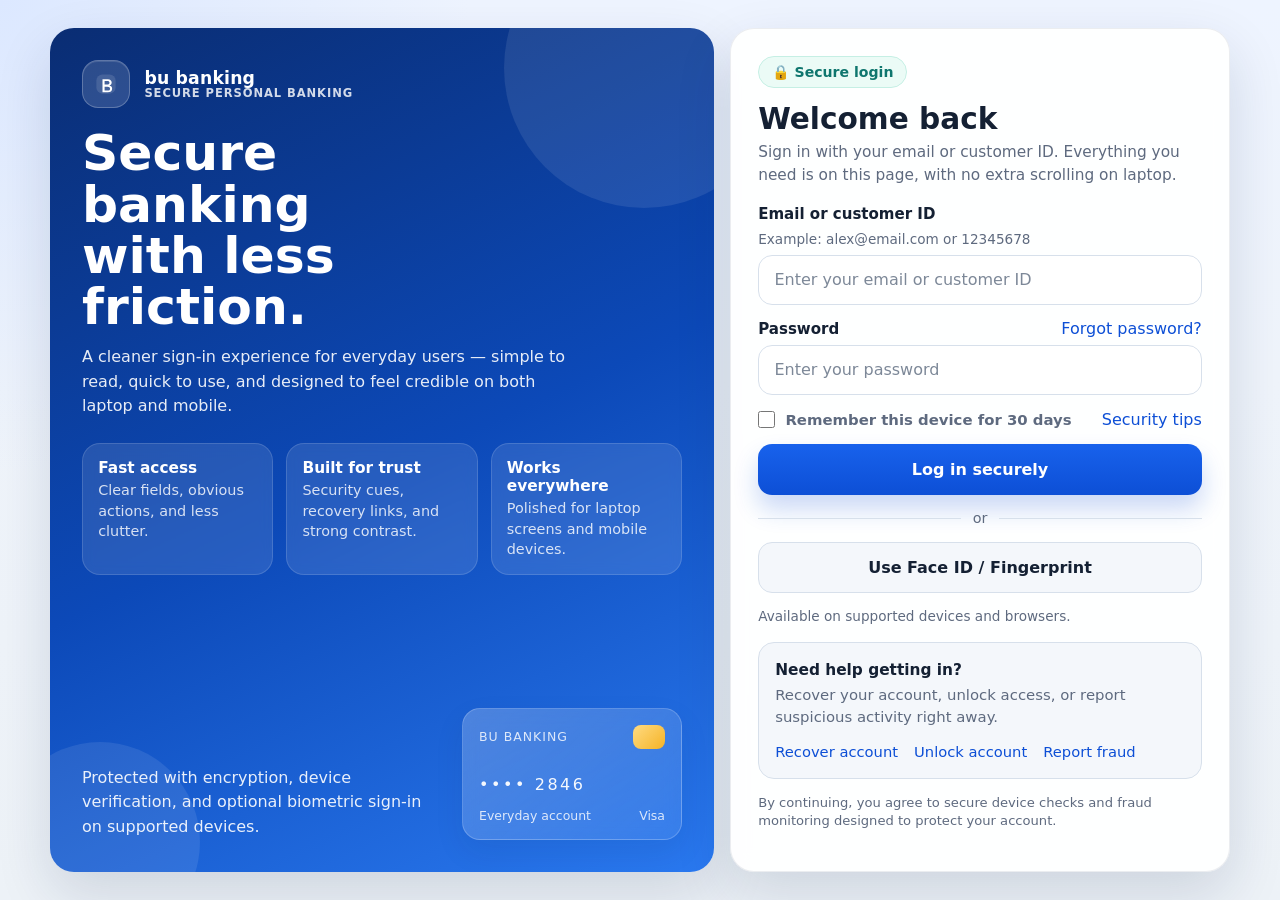
==== index.html @ bc55d9a8 "Refresh bu banking login page with premium one-screen layout" ====
<!DOCTYPE html>
<html lang="en">
<head>
  <meta charset="UTF-8" />
  <meta name="viewport" content="width=device-width, initial-scale=1.0" />
  <title>bu banking — Log in</title>
  <style>
    :root {
      --bg: #eff4fb;
      --panel: rgba(255, 255, 255, 0.94);
      --panel-solid: #ffffff;
      --panel-muted: #f4f7fb;
      --text: #142033;
      --muted: #5e6a7f;
      --border: #d7e0eb;
      --primary: #0d4fd6;
      --primary-hover: #0a3faa;
      --primary-deep: #0a2f7a;
      --focus: #ffbf47;
      --success: #0f766e;
      --hero-start: #0a2d73;
      --hero-mid: #0c49b8;
      --hero-end: #2a79f0;
      --shadow: 0 22px 56px rgba(12, 32, 77, 0.14);
      --shadow-soft: 0 12px 30px rgba(12, 32, 77, 0.08);
      --radius: 24px;
    }

    * { box-sizing: border-box; }
    html { -webkit-text-size-adjust: 100%; }

    body {
      margin: 0;
      font-family: Inter, system-ui, -apple-system, BlinkMacSystemFont, "Segoe UI", sans-serif;
      background:
        radial-gradient(circle at top left, #dce8ff 0, transparent 30%),
        linear-gradient(180deg, #eef4ff 0%, var(--bg) 42%, #edf2f7 100%);
      color: var(--text);
      min-height: 100vh;
    }

    a {
      color: var(--primary);
      text-decoration: none;
    }

    a:hover { text-decoration: underline; }

    a:focus-visible,
    button:focus-visible,
    input:focus-visible {
      outline: 3px solid var(--focus);
      outline-offset: 3px;
    }

    .page {
      min-height: 100vh;
      display: grid;
      place-items: center;
      padding: 1.25rem;
    }

    .shell {
      width: min(1180px, 100%);
      min-height: min(92vh, 860px);
      display: grid;
      grid-template-columns: 1.05fr minmax(420px, 500px);
      gap: 1rem;
      align-items: stretch;
    }

    .hero,
    .card {
      border-radius: var(--radius);
      overflow: hidden;
    }

    .hero {
      position: relative;
      background: linear-gradient(155deg, var(--hero-start) 0%, var(--hero-mid) 52%, var(--hero-end) 100%);
      color: white;
      box-shadow: var(--shadow);
      padding: 2rem;
      display: flex;
      flex-direction: column;
      justify-content: space-between;
      min-height: 0;
    }

    .hero::before,
    .hero::after {
      content: "";
      position: absolute;
      border-radius: 999px;
      background: rgba(255,255,255,0.09);
      z-index: 0;
    }

    .hero::before {
      width: 280px;
      height: 280px;
      top: -100px;
      right: -70px;
    }

    .hero::after {
      width: 200px;
      height: 200px;
      bottom: -70px;
      left: -50px;
    }

    .hero > * { position: relative; z-index: 1; }

    .brand {
      display: inline-flex;
      align-items: center;
      gap: 0.9rem;
      font-weight: 800;
      letter-spacing: 0.01em;
      font-size: 1.08rem;
    }

    .logo {
      width: 3rem;
      height: 3rem;
      border-radius: 16px;
      background: rgba(255,255,255,0.14);
      border: 1px solid rgba(255,255,255,0.24);
      display: grid;
      place-items: center;
      box-shadow: inset 0 1px 0 rgba(255,255,255,0.12);
      flex: 0 0 auto;
    }

    .logo svg {
      width: 1.75rem;
      height: 1.75rem;
      display: block;
    }

    .brand-text {
      display: flex;
      flex-direction: column;
      line-height: 1.05;
    }

    .brand-text small {
      font-size: 0.72rem;
      font-weight: 600;
      opacity: 0.82;
      letter-spacing: 0.08em;
      text-transform: uppercase;
    }

    .hero-copy {
      margin: 1.2rem 0 1.5rem;
    }

    .hero h1 {
      margin: 0 0 0.75rem;
      font-size: clamp(2rem, 4vw, 3.15rem);
      line-height: 1.02;
      max-width: 9ch;
    }

    .hero p {
      margin: 0;
      max-width: 48ch;
      color: rgba(255,255,255,0.9);
      font-size: 1rem;
      line-height: 1.55;
    }

    .trust-grid {
      display: grid;
      grid-template-columns: repeat(3, minmax(0, 1fr));
      gap: 0.8rem;
      margin-top: 1.2rem;
    }

    .trust-card {
      padding: 0.95rem;
      border-radius: 18px;
      background: rgba(255,255,255,0.11);
      border: 1px solid rgba(255,255,255,0.14);
      backdrop-filter: blur(6px);
    }

    .trust-card strong {
      display: block;
      font-size: 0.96rem;
      margin-bottom: 0.18rem;
    }

    .trust-card span {
      display: block;
      color: rgba(255,255,255,0.82);
      font-size: 0.9rem;
      line-height: 1.4;
    }

    .hero-bottom {
      display: grid;
      grid-template-columns: 1fr auto;
      gap: 1rem;
      align-items: end;
      margin-top: 1.3rem;
    }

    .hero-note {
      color: rgba(255,255,255,0.78);
      font-size: 0.92rem;
      line-height: 1.45;
    }

    .mini-card {
      width: 220px;
      padding: 1rem;
      border-radius: 18px;
      background: linear-gradient(140deg, rgba(255,255,255,0.22), rgba(255,255,255,0.08));
      border: 1px solid rgba(255,255,255,0.2);
      box-shadow: var(--shadow-soft);
      backdrop-filter: blur(8px);
    }

    .mini-card-top,
    .mini-card-bottom {
      display: flex;
      justify-content: space-between;
      align-items: center;
    }

    .mini-card-top {
      margin-bottom: 1.6rem;
      font-size: 0.78rem;
      letter-spacing: 0.08em;
      text-transform: uppercase;
      color: rgba(255,255,255,0.82);
    }

    .mini-chip {
      width: 2rem;
      height: 1.5rem;
      border-radius: 8px;
      background: linear-gradient(135deg, #ffdb82, #f5b326);
    }

    .mini-card-number {
      font-size: 1rem;
      letter-spacing: 0.16em;
      margin-bottom: 0.9rem;
      color: rgba(255,255,255,0.95);
    }

    .mini-card-bottom {
      font-size: 0.78rem;
      color: rgba(255,255,255,0.82);
    }

    .card-wrap {
      display: grid;
      place-items: center;
    }

    .card {
      width: 100%;
      background: var(--panel);
      border: 1px solid rgba(18, 32, 63, 0.08);
      box-shadow: var(--shadow);
      backdrop-filter: blur(10px);
      padding: 1.7rem;
      display: grid;
      align-content: center;
    }

    .eyebrow {
      display: inline-flex;
      align-items: center;
      gap: 0.5rem;
      color: var(--success);
      background: #ebfbf6;
      border: 1px solid #c5efe4;
      border-radius: 999px;
      padding: 0.42rem 0.78rem;
      font-size: 0.88rem;
      font-weight: 700;
      width: fit-content;
    }

    .card h2 {
      margin: 0.95rem 0 0.35rem;
      font-size: 1.85rem;
      line-height: 1.1;
    }

    .card-intro {
      margin: 0 0 1.15rem;
      color: var(--muted);
      line-height: 1.5;
      font-size: 0.96rem;
    }

    form {
      display: grid;
      gap: 0.9rem;
    }

    .field {
      display: grid;
      gap: 0.4rem;
    }

    label {
      font-weight: 700;
      font-size: 0.94rem;
    }

    .hint {
      color: var(--muted);
      font-size: 0.85rem;
      line-height: 1.35;
    }

    input {
      width: 100%;
      min-height: 3.15rem;
      border: 1px solid var(--border);
      border-radius: 14px;
      padding: 0.82rem 0.95rem;
      font: inherit;
      color: var(--text);
      background: var(--panel-solid);
      transition: border-color 120ms ease, box-shadow 120ms ease;
    }

    input::placeholder {
      color: #7d8898;
    }

    input:hover,
    input:focus-visible {
      border-color: #9eb6e9;
      box-shadow: 0 0 0 4px rgba(13, 79, 214, 0.08);
    }

    .inline-row {
      display: flex;
      justify-content: space-between;
      align-items: center;
      gap: 1rem;
      flex-wrap: wrap;
    }

    .check {
      display: inline-flex;
      align-items: center;
      gap: 0.65rem;
      color: var(--muted);
      font-size: 0.93rem;
      line-height: 1.35;
    }

    .check input {
      width: 1.05rem;
      height: 1.05rem;
      min-height: auto;
      margin: 0;
      accent-color: var(--primary);
      flex: 0 0 auto;
      box-shadow: none;
    }

    .btn {
      width: 100%;
      min-height: 3.2rem;
      border: 0;
      border-radius: 14px;
      font: inherit;
      font-weight: 800;
      cursor: pointer;
      transition: transform 120ms ease, background 120ms ease, box-shadow 120ms ease;
    }

    .btn:hover {
      transform: translateY(-1px);
    }

    .btn-primary {
      background: linear-gradient(180deg, #1862ec 0%, var(--primary) 100%);
      color: white;
      box-shadow: 0 14px 24px rgba(13, 79, 214, 0.22);
    }

    .btn-primary:hover {
      background: linear-gradient(180deg, #1557d2 0%, var(--primary-hover) 100%);
    }

    .btn-secondary {
      background: var(--panel-muted);
      color: var(--text);
      border: 1px solid var(--border);
    }

    .or {
      display: grid;
      grid-template-columns: 1fr auto 1fr;
      gap: 0.75rem;
      align-items: center;
      color: var(--muted);
      font-size: 0.9rem;
      margin: 0.05rem 0;
    }

    .or::before,
    .or::after {
      content: "";
      height: 1px;
      background: var(--border);
    }

    .support-box {
      margin-top: 1.05rem;
      padding: 0.95rem 1rem;
      border-radius: 16px;
      background: var(--panel-muted);
      border: 1px solid var(--border);
      color: var(--muted);
      line-height: 1.45;
      font-size: 0.93rem;
    }

    .support-box strong {
      display: block;
      margin-bottom: 0.28rem;
      color: var(--text);
      font-size: 0.96rem;
    }

    .sub-links {
      display: flex;
      flex-wrap: wrap;
      gap: 0.8rem 1rem;
      margin-top: 0.8rem;
      font-size: 0.92rem;
    }

    .legal {
      margin-top: 0.95rem;
      color: var(--muted);
      font-size: 0.82rem;
      line-height: 1.4;
    }

    @media (max-width: 1100px) {
      .shell {
        grid-template-columns: 1fr 460px;
      }

      .trust-grid {
        grid-template-columns: 1fr;
      }

      .hero-bottom {
        grid-template-columns: 1fr;
      }
    }

    @media (max-width: 920px) {
      .page {
        padding: 0.85rem;
      }

      .shell {
        min-height: auto;
        grid-template-columns: 1fr;
      }

      .hero,
      .card {
        min-height: auto;
      }

      .mini-card {
        width: 100%;
        max-width: 260px;
      }
    }

    @media (max-width: 640px) {
      body {
        background: linear-gradient(180deg, #eef4ff 0%, #f5f8fc 100%);
      }

      .page {
        padding: 0.7rem;
      }

      .hero,
      .card {
        padding: 1.2rem;
        border-radius: 20px;
      }

      .hero-copy {
        margin-bottom: 1rem;
      }

      .hero h1 {
        max-width: none;
        font-size: 1.95rem;
      }

      .hero p {
        font-size: 0.96rem;
      }

      .trust-grid {
        gap: 0.7rem;
      }

      .trust-card {
        padding: 0.82rem;
      }

      .card h2 {
        font-size: 1.6rem;
      }

      input,
      .btn {
        min-height: 3.45rem;
      }

      .sub-links {
        flex-direction: column;
        gap: 0.55rem;
      }
    }
  </style>
</head>
<body>
  <main class="page">
    <div class="shell">
      <section class="hero" aria-labelledby="welcome-heading">
        <div>
          <div class="brand" aria-label="bu banking">
            <div class="logo" aria-hidden="true">
              <svg viewBox="0 0 64 64" fill="none" xmlns="http://www.w3.org/2000/svg">
                <rect x="10" y="10" width="44" height="44" rx="14" fill="white" fill-opacity="0.12"/>
                <path d="M24 21H36.5C41.7 21 45 24 45 28.7C45 32.2 43 34.8 39.8 35.6C43.7 36.3 46 39 46 42.8C46 48.1 42.2 51 36.1 51H24V21ZM35 33.3C38.1 33.3 40 31.8 40 29.1C40 26.5 38.2 25 35 25H28.8V33.3H35ZM35.8 47C39.4 47 41.3 45.5 41.3 42.6C41.3 39.7 39.3 38.1 35.5 38.1H28.8V47H35.8Z" fill="white"/>
              </svg>
            </div>
            <div class="brand-text">
              <span>bu banking</span>
              <small>secure personal banking</small>
            </div>
          </div>

          <div class="hero-copy">
            <h1 id="welcome-heading">Secure banking with less friction.</h1>
            <p>
              A cleaner sign-in experience for everyday users — simple to read, quick to use, and designed to feel credible on both laptop and mobile.
            </p>
          </div>

          <div class="trust-grid" aria-label="Key benefits">
            <div class="trust-card">
              <strong>Fast access</strong>
              <span>Clear fields, obvious actions, and less clutter.</span>
            </div>
            <div class="trust-card">
              <strong>Built for trust</strong>
              <span>Security cues, recovery links, and strong contrast.</span>
            </div>
            <div class="trust-card">
              <strong>Works everywhere</strong>
              <span>Polished for laptop screens and mobile devices.</span>
            </div>
          </div>
        </div>

        <div class="hero-bottom">
          <p class="hero-note">Protected with encryption, device verification, and optional biometric sign-in on supported devices.</p>

          <div class="mini-card" aria-hidden="true">
            <div class="mini-card-top">
              <span>bu banking</span>
              <span class="mini-chip"></span>
            </div>
            <div class="mini-card-number">•••• 2846</div>
            <div class="mini-card-bottom">
              <span>Everyday account</span>
              <span>Visa</span>
            </div>
          </div>
        </div>
      </section>

      <section class="card-wrap" aria-label="Login panel">
        <div class="card">
          <span class="eyebrow" aria-label="Security notice">🔒 Secure login</span>
          <h2>Welcome back</h2>
          <p class="card-intro">Sign in with your email or customer ID. Everything you need is on this page, with no extra scrolling on laptop.</p>

          <form action="#" method="post">
            <div class="field">
              <label for="identity">Email or customer ID</label>
              <span class="hint" id="identity-hint">Example: alex@email.com or 12345678</span>
              <input id="identity" name="identity" type="text" autocomplete="username" inputmode="email" aria-describedby="identity-hint" placeholder="Enter your email or customer ID" />
            </div>

            <div class="field">
              <div class="inline-row">
                <label for="password">Password</label>
                <a href="#">Forgot password?</a>
              </div>
              <input id="password" name="password" type="password" autocomplete="current-password" placeholder="Enter your password" />
            </div>

            <div class="inline-row">
              <label class="check" for="remember-me">
                <input id="remember-me" name="remember-me" type="checkbox" />
                <span>Remember this device for 30 days</span>
              </label>
              <a href="#">Security tips</a>
            </div>

            <button class="btn btn-primary" type="submit">Log in securely</button>

            <div class="or">or</div>

            <button class="btn btn-secondary" type="button" aria-describedby="biometric-note">Use Face ID / Fingerprint</button>
            <span class="hint" id="biometric-note">Available on supported devices and browsers.</span>
          </form>

          <div class="support-box" role="note" aria-label="Help and support">
            <strong>Need help getting in?</strong>
            Recover your account, unlock access, or report suspicious activity right away.
            <div class="sub-links">
              <a href="#">Recover account</a>
              <a href="#">Unlock account</a>
              <a href="#">Report fraud</a>
            </div>
          </div>

          <p class="legal">By continuing, you agree to secure device checks and fraud monitoring designed to protect your account.</p>
        </div>
      </section>
    </div>
  </main>
</body>
</html>
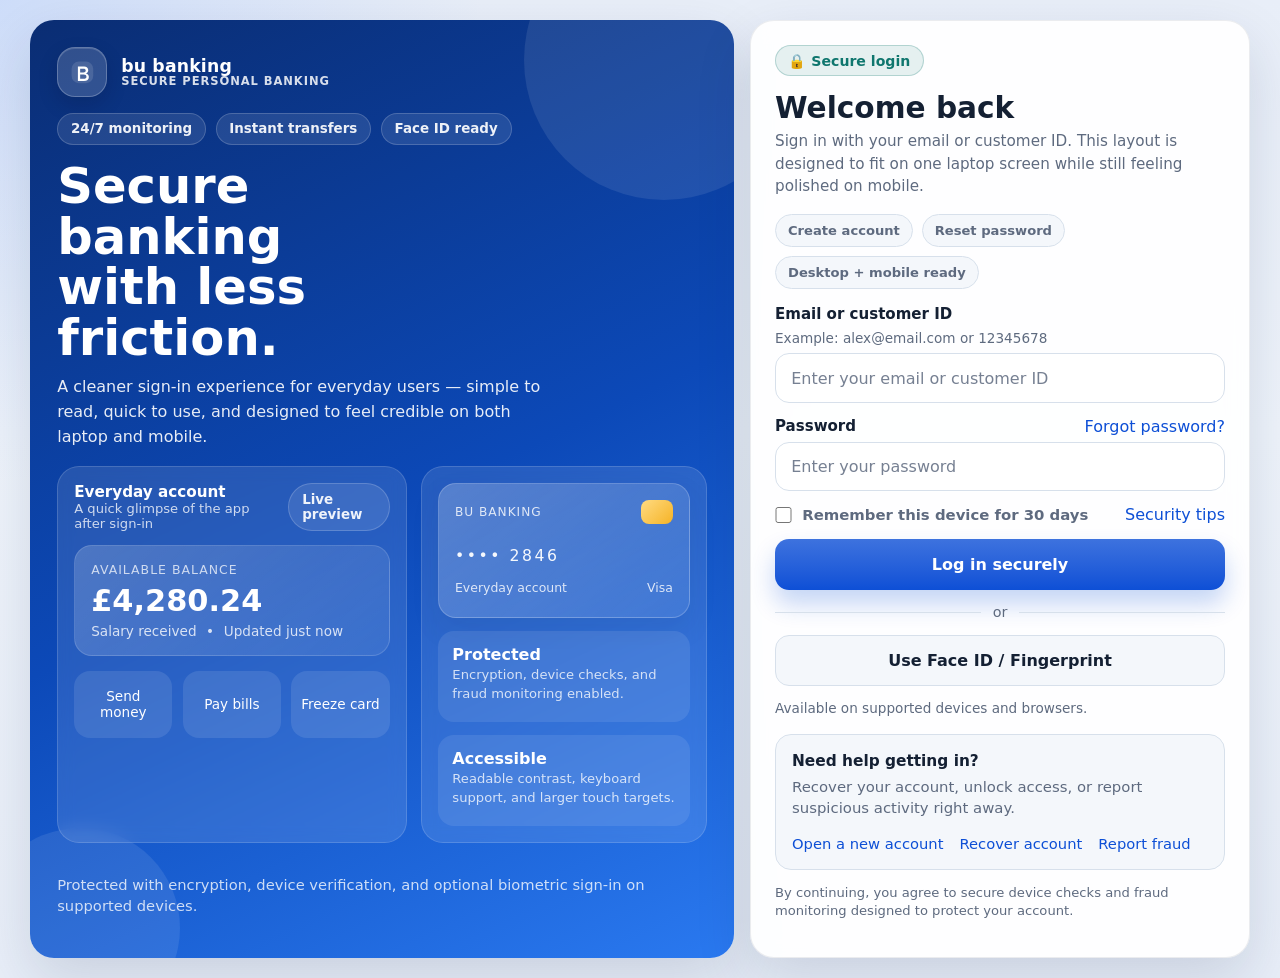
==== commit 82ec5f91: "Add dark mode and auth flow pages for bu banking" ====
--- a/index.html
+++ b/index.html
@@ -6,8 +6,10 @@
   <title>bu banking — Log in</title>
   <style>
     :root {
+      color-scheme: light dark;
       --bg: #eff4fb;
-      --panel: rgba(255, 255, 255, 0.94);
+      --bg-2: #e8eef8;
+      --panel: rgba(255, 255, 255, 0.92);
       --panel-solid: #ffffff;
       --panel-muted: #f4f7fb;
       --text: #142033;
@@ -15,7 +17,6 @@
       --border: #d7e0eb;
       --primary: #0d4fd6;
       --primary-hover: #0a3faa;
-      --primary-deep: #0a2f7a;
       --focus: #ffbf47;
       --success: #0f766e;
       --hero-start: #0a2d73;
@@ -26,516 +27,186 @@
       --radius: 24px;
     }
 
+    @media (prefers-color-scheme: dark) {
+      :root {
+        --bg: #09111f;
+        --bg-2: #0d1728;
+        --panel: rgba(10, 18, 32, 0.86);
+        --panel-solid: #0f1b31;
+        --panel-muted: #122038;
+        --text: #f3f7ff;
+        --muted: #b2bfd3;
+        --border: #25334d;
+        --primary: #5a8fff;
+        --primary-hover: #7ca6ff;
+        --success: #5fd0b7;
+        --hero-start: #061b46;
+        --hero-mid: #0b347f;
+        --hero-end: #1659cf;
+        --shadow: 0 22px 56px rgba(0, 0, 0, 0.38);
+        --shadow-soft: 0 12px 30px rgba(0, 0, 0, 0.26);
+      }
+    }
+
     * { box-sizing: border-box; }
     html { -webkit-text-size-adjust: 100%; }
-
     body {
       margin: 0;
       font-family: Inter, system-ui, -apple-system, BlinkMacSystemFont, "Segoe UI", sans-serif;
       background:
-        radial-gradient(circle at top left, #dce8ff 0, transparent 30%),
-        linear-gradient(180deg, #eef4ff 0%, var(--bg) 42%, #edf2f7 100%);
+        radial-gradient(circle at top left, rgba(110, 159, 255, 0.22) 0, transparent 30%),
+        linear-gradient(180deg, var(--bg-2) 0%, var(--bg) 44%, var(--bg-2) 100%);
       color: var(--text);
       min-height: 100vh;
     }
-
-    a {
-      color: var(--primary);
-      text-decoration: none;
-    }
-
+    a { color: var(--primary); text-decoration: none; }
     a:hover { text-decoration: underline; }
-
-    a:focus-visible,
-    button:focus-visible,
-    input:focus-visible {
-      outline: 3px solid var(--focus);
-      outline-offset: 3px;
-    }
-
-    .page {
-      min-height: 100vh;
-      display: grid;
-      place-items: center;
-      padding: 1.25rem;
-    }
-
+    a:focus-visible, button:focus-visible, input:focus-visible { outline: 3px solid var(--focus); outline-offset: 3px; }
+
+    .page { min-height: 100vh; display: grid; place-items: center; padding: 1.25rem; }
     .shell {
-      width: min(1180px, 100%);
+      width: min(1220px, 100%);
       min-height: min(92vh, 860px);
       display: grid;
-      grid-template-columns: 1.05fr minmax(420px, 500px);
+      grid-template-columns: 1.08fr minmax(420px, 500px);
       gap: 1rem;
       align-items: stretch;
     }
-
-    .hero,
-    .card {
-      border-radius: var(--radius);
-      overflow: hidden;
-    }
+    .hero, .card { border-radius: var(--radius); overflow: hidden; }
 
     .hero {
       position: relative;
       background: linear-gradient(155deg, var(--hero-start) 0%, var(--hero-mid) 52%, var(--hero-end) 100%);
       color: white;
       box-shadow: var(--shadow);
-      padding: 2rem;
-      display: flex;
-      flex-direction: column;
-      justify-content: space-between;
-      min-height: 0;
-    }
-
-    .hero::before,
-    .hero::after {
-      content: "";
-      position: absolute;
-      border-radius: 999px;
-      background: rgba(255,255,255,0.09);
-      z-index: 0;
-    }
-
-    .hero::before {
-      width: 280px;
-      height: 280px;
-      top: -100px;
-      right: -70px;
-    }
-
-    .hero::after {
-      width: 200px;
-      height: 200px;
-      bottom: -70px;
-      left: -50px;
-    }
-
-    .hero > * { position: relative; z-index: 1; }
-
-    .brand {
-      display: inline-flex;
-      align-items: center;
-      gap: 0.9rem;
-      font-weight: 800;
-      letter-spacing: 0.01em;
-      font-size: 1.08rem;
-    }
-
-    .logo {
-      width: 3rem;
-      height: 3rem;
-      border-radius: 16px;
-      background: rgba(255,255,255,0.14);
-      border: 1px solid rgba(255,255,255,0.24);
-      display: grid;
-      place-items: center;
-      box-shadow: inset 0 1px 0 rgba(255,255,255,0.12);
-      flex: 0 0 auto;
-    }
-
-    .logo svg {
-      width: 1.75rem;
-      height: 1.75rem;
-      display: block;
-    }
-
-    .brand-text {
-      display: flex;
-      flex-direction: column;
-      line-height: 1.05;
-    }
-
-    .brand-text small {
-      font-size: 0.72rem;
-      font-weight: 600;
-      opacity: 0.82;
-      letter-spacing: 0.08em;
-      text-transform: uppercase;
-    }
-
-    .hero-copy {
-      margin: 1.2rem 0 1.5rem;
-    }
-
-    .hero h1 {
-      margin: 0 0 0.75rem;
-      font-size: clamp(2rem, 4vw, 3.15rem);
-      line-height: 1.02;
-      max-width: 9ch;
-    }
-
-    .hero p {
-      margin: 0;
-      max-width: 48ch;
-      color: rgba(255,255,255,0.9);
-      font-size: 1rem;
-      line-height: 1.55;
-    }
-
-    .trust-grid {
-      display: grid;
-      grid-template-columns: repeat(3, minmax(0, 1fr));
-      gap: 0.8rem;
-      margin-top: 1.2rem;
-    }
-
-    .trust-card {
-      padding: 0.95rem;
-      border-radius: 18px;
-      background: rgba(255,255,255,0.11);
-      border: 1px solid rgba(255,255,255,0.14);
-      backdrop-filter: blur(6px);
-    }
-
-    .trust-card strong {
-      display: block;
-      font-size: 0.96rem;
-      margin-bottom: 0.18rem;
-    }
-
-    .trust-card span {
-      display: block;
-      color: rgba(255,255,255,0.82);
-      font-size: 0.9rem;
-      line-height: 1.4;
-    }
-
-    .hero-bottom {
-      display: grid;
-      grid-template-columns: 1fr auto;
-      gap: 1rem;
-      align-items: end;
-      margin-top: 1.3rem;
-    }
-
-    .hero-note {
-      color: rgba(255,255,255,0.78);
-      font-size: 0.92rem;
-      line-height: 1.45;
-    }
-
-    .mini-card {
-      width: 220px;
-      padding: 1rem;
-      border-radius: 18px;
-      background: linear-gradient(140deg, rgba(255,255,255,0.22), rgba(255,255,255,0.08));
-      border: 1px solid rgba(255,255,255,0.2);
-      box-shadow: var(--shadow-soft);
-      backdrop-filter: blur(8px);
-    }
-
-    .mini-card-top,
-    .mini-card-bottom {
-      display: flex;
-      justify-content: space-between;
-      align-items: center;
-    }
-
-    .mini-card-top {
-      margin-bottom: 1.6rem;
-      font-size: 0.78rem;
-      letter-spacing: 0.08em;
-      text-transform: uppercase;
-      color: rgba(255,255,255,0.82);
-    }
-
-    .mini-chip {
-      width: 2rem;
-      height: 1.5rem;
-      border-radius: 8px;
-      background: linear-gradient(135deg, #ffdb82, #f5b326);
-    }
-
-    .mini-card-number {
-      font-size: 1rem;
-      letter-spacing: 0.16em;
-      margin-bottom: 0.9rem;
-      color: rgba(255,255,255,0.95);
-    }
-
-    .mini-card-bottom {
-      font-size: 0.78rem;
-      color: rgba(255,255,255,0.82);
-    }
-
-    .card-wrap {
-      display: grid;
-      place-items: center;
-    }
-
-    .card {
-      width: 100%;
-      background: var(--panel);
-      border: 1px solid rgba(18, 32, 63, 0.08);
-      box-shadow: var(--shadow);
-      backdrop-filter: blur(10px);
       padding: 1.7rem;
       display: grid;
-      align-content: center;
-    }
-
+      grid-template-rows: auto auto 1fr auto;
+      gap: 1rem;
+    }
+    .hero::before, .hero::after {
+      content: ""; position: absolute; border-radius: 999px; background: rgba(255,255,255,0.09); z-index: 0;
+    }
+    .hero::before { width: 280px; height: 280px; top: -100px; right: -70px; }
+    .hero::after { width: 200px; height: 200px; bottom: -70px; left: -50px; }
+    .hero > * { position: relative; z-index: 1; }
+
+    .hero-topbar {
+      display: flex; justify-content: space-between; align-items: center; gap: 1rem; flex-wrap: wrap;
+    }
+    .brand { display: inline-flex; align-items: center; gap: 0.9rem; font-weight: 800; letter-spacing: 0.01em; font-size: 1.08rem; }
+    .logo {
+      width: 3.1rem; height: 3.1rem; border-radius: 18px; background: rgba(255,255,255,0.16); border: 1px solid rgba(255,255,255,0.24);
+      display: grid; place-items: center; box-shadow: inset 0 1px 0 rgba(255,255,255,0.14), 0 8px 20px rgba(2,12,38,0.16); flex: 0 0 auto;
+    }
+    .logo svg { width: 1.8rem; height: 1.8rem; display: block; }
+    .brand-text { display: flex; flex-direction: column; line-height: 1.05; }
+    .brand-text small { font-size: 0.72rem; font-weight: 600; opacity: 0.84; letter-spacing: 0.08em; text-transform: uppercase; }
+
+    .hero-actions { display: flex; gap: 0.6rem; flex-wrap: wrap; }
+    .hero-pill {
+      padding: 0.48rem 0.8rem; border-radius: 999px; border: 1px solid rgba(255,255,255,0.18); background: rgba(255,255,255,0.1);
+      color: rgba(255,255,255,0.92); font-size: 0.84rem; font-weight: 600;
+    }
+
+    .hero-copy h1 { margin: 0 0 0.75rem; font-size: clamp(2rem, 4vw, 3.1rem); line-height: 1.02; max-width: 9ch; }
+    .hero-copy p { margin: 0; max-width: 50ch; color: rgba(255,255,255,0.9); font-size: 1rem; line-height: 1.55; }
+
+    .app-preview {
+      display: grid; grid-template-columns: 1.1fr 0.9fr; gap: 0.9rem; align-items: stretch;
+    }
+    .preview-panel, .mini-side {
+      background: rgba(255,255,255,0.11); border: 1px solid rgba(255,255,255,0.15); border-radius: 22px; backdrop-filter: blur(8px);
+    }
+    .preview-panel { padding: 1rem; }
+    .preview-head { display: flex; justify-content: space-between; gap: 1rem; align-items: center; margin-bottom: 0.9rem; }
+    .preview-title { font-size: 0.95rem; font-weight: 700; }
+    .preview-sub { color: rgba(255,255,255,0.78); font-size: 0.82rem; }
+    .balance-card {
+      padding: 1rem; border-radius: 18px; background: linear-gradient(135deg, rgba(255,255,255,0.18), rgba(255,255,255,0.07)); border: 1px solid rgba(255,255,255,0.14); margin-bottom: 0.9rem;
+    }
+    .balance-label { color: rgba(255,255,255,0.74); font-size: 0.78rem; text-transform: uppercase; letter-spacing: 0.08em; }
+    .balance-value { font-size: 1.9rem; font-weight: 800; margin: 0.35rem 0; }
+    .balance-meta { display: flex; gap: 0.6rem; flex-wrap: wrap; color: rgba(255,255,255,0.8); font-size: 0.85rem; }
+    .quick-actions { display: grid; grid-template-columns: repeat(3, 1fr); gap: 0.65rem; }
+    .quick-actions span {
+      display: grid; place-items: center; min-height: 4.2rem; padding: 0.6rem; border-radius: 16px; background: rgba(255,255,255,0.1); font-size: 0.85rem; text-align: center;
+    }
+    .mini-side { padding: 1rem; display: grid; gap: 0.8rem; }
+    .mini-card {
+      padding: 1rem; border-radius: 18px; background: linear-gradient(140deg, rgba(255,255,255,0.22), rgba(255,255,255,0.08)); border: 1px solid rgba(255,255,255,0.2); box-shadow: var(--shadow-soft);
+    }
+    .mini-card-top, .mini-card-bottom { display: flex; justify-content: space-between; align-items: center; }
+    .mini-card-top { margin-bottom: 1.4rem; font-size: 0.76rem; letter-spacing: 0.08em; text-transform: uppercase; color: rgba(255,255,255,0.82); }
+    .mini-chip { width: 2rem; height: 1.5rem; border-radius: 8px; background: linear-gradient(135deg, #ffdb82, #f5b326); }
+    .mini-card-number { font-size: 0.98rem; letter-spacing: 0.16em; margin-bottom: 0.9rem; color: rgba(255,255,255,0.95); }
+    .mini-card-bottom { font-size: 0.78rem; color: rgba(255,255,255,0.82); }
+    .mini-stat { padding: 0.85rem 0.9rem; border-radius: 16px; background: rgba(255,255,255,0.09); }
+    .mini-stat strong { display: block; font-size: 1rem; }
+    .mini-stat span { font-size: 0.82rem; color: rgba(255,255,255,0.78); }
+
+    .hero-note { color: rgba(255,255,255,0.78); font-size: 0.92rem; line-height: 1.45; }
+
+    .card-wrap { display: grid; place-items: center; }
+    .card {
+      width: 100%; background: var(--panel); border: 1px solid color-mix(in srgb, var(--text) 8%, transparent); box-shadow: var(--shadow); backdrop-filter: blur(10px);
+      padding: 1.5rem; display: grid; align-content: center;
+    }
     .eyebrow {
-      display: inline-flex;
-      align-items: center;
-      gap: 0.5rem;
-      color: var(--success);
-      background: #ebfbf6;
-      border: 1px solid #c5efe4;
-      border-radius: 999px;
-      padding: 0.42rem 0.78rem;
-      font-size: 0.88rem;
-      font-weight: 700;
-      width: fit-content;
-    }
-
-    .card h2 {
-      margin: 0.95rem 0 0.35rem;
-      font-size: 1.85rem;
-      line-height: 1.1;
-    }
-
-    .card-intro {
-      margin: 0 0 1.15rem;
-      color: var(--muted);
-      line-height: 1.5;
-      font-size: 0.96rem;
-    }
-
-    form {
-      display: grid;
-      gap: 0.9rem;
-    }
-
-    .field {
-      display: grid;
-      gap: 0.4rem;
-    }
-
-    label {
-      font-weight: 700;
-      font-size: 0.94rem;
-    }
-
-    .hint {
-      color: var(--muted);
-      font-size: 0.85rem;
-      line-height: 1.35;
-    }
-
+      display: inline-flex; align-items: center; gap: 0.5rem; color: var(--success); background: color-mix(in srgb, var(--success) 10%, transparent);
+      border: 1px solid color-mix(in srgb, var(--success) 24%, transparent); border-radius: 999px; padding: 0.42rem 0.78rem; font-size: 0.88rem; font-weight: 700; width: fit-content;
+    }
+    .card h2 { margin: 0.95rem 0 0.35rem; font-size: 1.85rem; line-height: 1.1; }
+    .card-intro { margin: 0 0 1rem; color: var(--muted); line-height: 1.5; font-size: 0.95rem; }
+    .shortcut-row { display: flex; gap: 0.55rem; flex-wrap: wrap; margin-bottom: 1rem; }
+    .shortcut { padding: 0.5rem 0.75rem; border-radius: 999px; background: var(--panel-muted); border: 1px solid var(--border); color: var(--muted); font-size: 0.82rem; font-weight: 700; }
+    form { display: grid; gap: 0.85rem; }
+    .field { display: grid; gap: 0.38rem; }
+    label { font-weight: 700; font-size: 0.94rem; }
+    .hint { color: var(--muted); font-size: 0.85rem; line-height: 1.35; }
     input {
-      width: 100%;
-      min-height: 3.15rem;
-      border: 1px solid var(--border);
-      border-radius: 14px;
-      padding: 0.82rem 0.95rem;
-      font: inherit;
-      color: var(--text);
-      background: var(--panel-solid);
-      transition: border-color 120ms ease, box-shadow 120ms ease;
-    }
-
-    input::placeholder {
-      color: #7d8898;
-    }
-
-    input:hover,
-    input:focus-visible {
-      border-color: #9eb6e9;
-      box-shadow: 0 0 0 4px rgba(13, 79, 214, 0.08);
-    }
-
-    .inline-row {
-      display: flex;
-      justify-content: space-between;
-      align-items: center;
-      gap: 1rem;
-      flex-wrap: wrap;
-    }
-
-    .check {
-      display: inline-flex;
-      align-items: center;
-      gap: 0.65rem;
-      color: var(--muted);
-      font-size: 0.93rem;
-      line-height: 1.35;
-    }
-
-    .check input {
-      width: 1.05rem;
-      height: 1.05rem;
-      min-height: auto;
-      margin: 0;
-      accent-color: var(--primary);
-      flex: 0 0 auto;
-      box-shadow: none;
-    }
-
+      width: 100%; min-height: 3.1rem; border: 1px solid var(--border); border-radius: 14px; padding: 0.82rem 0.95rem; font: inherit; color: var(--text);
+      background: var(--panel-solid); transition: border-color 120ms ease, box-shadow 120ms ease;
+    }
+    input::placeholder { color: color-mix(in srgb, var(--muted) 85%, transparent); }
+    input:hover, input:focus-visible { border-color: color-mix(in srgb, var(--primary) 45%, white); box-shadow: 0 0 0 4px color-mix(in srgb, var(--primary) 14%, transparent); }
+    .inline-row { display: flex; justify-content: space-between; align-items: center; gap: 1rem; flex-wrap: wrap; }
+    .check { display: inline-flex; align-items: center; gap: 0.65rem; color: var(--muted); font-size: 0.93rem; line-height: 1.35; }
+    .check input { width: 1.05rem; height: 1.05rem; min-height: auto; margin: 0; accent-color: var(--primary); flex: 0 0 auto; box-shadow: none; }
     .btn {
-      width: 100%;
-      min-height: 3.2rem;
-      border: 0;
-      border-radius: 14px;
-      font: inherit;
-      font-weight: 800;
-      cursor: pointer;
-      transition: transform 120ms ease, background 120ms ease, box-shadow 120ms ease;
-    }
-
-    .btn:hover {
-      transform: translateY(-1px);
-    }
-
-    .btn-primary {
-      background: linear-gradient(180deg, #1862ec 0%, var(--primary) 100%);
-      color: white;
-      box-shadow: 0 14px 24px rgba(13, 79, 214, 0.22);
-    }
-
-    .btn-primary:hover {
-      background: linear-gradient(180deg, #1557d2 0%, var(--primary-hover) 100%);
-    }
-
-    .btn-secondary {
-      background: var(--panel-muted);
-      color: var(--text);
-      border: 1px solid var(--border);
-    }
-
-    .or {
-      display: grid;
-      grid-template-columns: 1fr auto 1fr;
-      gap: 0.75rem;
-      align-items: center;
-      color: var(--muted);
-      font-size: 0.9rem;
-      margin: 0.05rem 0;
-    }
-
-    .or::before,
-    .or::after {
-      content: "";
-      height: 1px;
-      background: var(--border);
-    }
-
+      width: 100%; min-height: 3.2rem; border: 0; border-radius: 14px; font: inherit; font-weight: 800; cursor: pointer; transition: transform 120ms ease, background 120ms ease, box-shadow 120ms ease;
+    }
+    .btn:hover { transform: translateY(-1px); }
+    .btn-primary { background: linear-gradient(180deg, color-mix(in srgb, var(--primary) 80%, white) 0%, var(--primary) 100%); color: white; box-shadow: 0 14px 24px color-mix(in srgb, var(--primary) 24%, transparent); }
+    .btn-primary:hover { background: linear-gradient(180deg, color-mix(in srgb, var(--primary-hover) 75%, white) 0%, var(--primary-hover) 100%); }
+    .btn-secondary { background: var(--panel-muted); color: var(--text); border: 1px solid var(--border); }
+    .or { display: grid; grid-template-columns: 1fr auto 1fr; gap: 0.75rem; align-items: center; color: var(--muted); font-size: 0.9rem; margin: 0.05rem 0; }
+    .or::before, .or::after { content: ""; height: 1px; background: var(--border); }
     .support-box {
-      margin-top: 1.05rem;
-      padding: 0.95rem 1rem;
-      border-radius: 16px;
-      background: var(--panel-muted);
-      border: 1px solid var(--border);
-      color: var(--muted);
-      line-height: 1.45;
-      font-size: 0.93rem;
-    }
-
-    .support-box strong {
-      display: block;
-      margin-bottom: 0.28rem;
-      color: var(--text);
-      font-size: 0.96rem;
-    }
-
-    .sub-links {
-      display: flex;
-      flex-wrap: wrap;
-      gap: 0.8rem 1rem;
-      margin-top: 0.8rem;
-      font-size: 0.92rem;
-    }
-
-    .legal {
-      margin-top: 0.95rem;
-      color: var(--muted);
-      font-size: 0.82rem;
-      line-height: 1.4;
-    }
+      margin-top: 1rem; padding: 0.95rem 1rem; border-radius: 16px; background: var(--panel-muted); border: 1px solid var(--border); color: var(--muted); line-height: 1.45; font-size: 0.93rem;
+    }
+    .support-box strong { display: block; margin-bottom: 0.28rem; color: var(--text); font-size: 0.96rem; }
+    .sub-links { display: flex; flex-wrap: wrap; gap: 0.8rem 1rem; margin-top: 0.8rem; font-size: 0.92rem; }
+    .legal { margin-top: 0.85rem; color: var(--muted); font-size: 0.82rem; line-height: 1.4; }
 
     @media (max-width: 1100px) {
-      .shell {
-        grid-template-columns: 1fr 460px;
-      }
-
-      .trust-grid {
-        grid-template-columns: 1fr;
-      }
-
-      .hero-bottom {
-        grid-template-columns: 1fr;
-      }
-    }
-
+      .shell { grid-template-columns: 1fr 460px; }
+      .app-preview { grid-template-columns: 1fr; }
+    }
     @media (max-width: 920px) {
-      .page {
-        padding: 0.85rem;
-      }
-
-      .shell {
-        min-height: auto;
-        grid-template-columns: 1fr;
-      }
-
-      .hero,
-      .card {
-        min-height: auto;
-      }
-
-      .mini-card {
-        width: 100%;
-        max-width: 260px;
-      }
-    }
-
+      .page { padding: 0.85rem; }
+      .shell { min-height: auto; grid-template-columns: 1fr; }
+      .hero, .card { min-height: auto; }
+    }
     @media (max-width: 640px) {
-      body {
-        background: linear-gradient(180deg, #eef4ff 0%, #f5f8fc 100%);
-      }
-
-      .page {
-        padding: 0.7rem;
-      }
-
-      .hero,
-      .card {
-        padding: 1.2rem;
-        border-radius: 20px;
-      }
-
-      .hero-copy {
-        margin-bottom: 1rem;
-      }
-
-      .hero h1 {
-        max-width: none;
-        font-size: 1.95rem;
-      }
-
-      .hero p {
-        font-size: 0.96rem;
-      }
-
-      .trust-grid {
-        gap: 0.7rem;
-      }
-
-      .trust-card {
-        padding: 0.82rem;
-      }
-
-      .card h2 {
-        font-size: 1.6rem;
-      }
-
-      input,
-      .btn {
-        min-height: 3.45rem;
-      }
-
-      .sub-links {
-        flex-direction: column;
-        gap: 0.55rem;
-      }
+      .page { padding: 0.7rem; }
+      .hero, .card { padding: 1.15rem; border-radius: 20px; }
+      .hero-copy h1 { max-width: none; font-size: 1.95rem; }
+      .hero-copy p { font-size: 0.96rem; }
+      .quick-actions { grid-template-columns: 1fr 1fr 1fr; }
+      .card h2 { font-size: 1.6rem; }
+      input, .btn { min-height: 3.45rem; }
+      .sub-links { flex-direction: column; gap: 0.55rem; }
     }
   </style>
 </head>
@@ -543,12 +214,12 @@
   <main class="page">
     <div class="shell">
       <section class="hero" aria-labelledby="welcome-heading">
-        <div>
+        <div class="hero-topbar">
           <div class="brand" aria-label="bu banking">
             <div class="logo" aria-hidden="true">
               <svg viewBox="0 0 64 64" fill="none" xmlns="http://www.w3.org/2000/svg">
-                <rect x="10" y="10" width="44" height="44" rx="14" fill="white" fill-opacity="0.12"/>
-                <path d="M24 21H36.5C41.7 21 45 24 45 28.7C45 32.2 43 34.8 39.8 35.6C43.7 36.3 46 39 46 42.8C46 48.1 42.2 51 36.1 51H24V21ZM35 33.3C38.1 33.3 40 31.8 40 29.1C40 26.5 38.2 25 35 25H28.8V33.3H35ZM35.8 47C39.4 47 41.3 45.5 41.3 42.6C41.3 39.7 39.3 38.1 35.5 38.1H28.8V47H35.8Z" fill="white"/>
+                <rect x="8" y="8" width="48" height="48" rx="16" fill="white" fill-opacity="0.12"/>
+                <path d="M22 19H35.8C41.4 19 45 22.2 45 27.2C45 30.8 43 33.4 39.8 34.3C44 35.1 46.4 38 46.4 42C46.4 47.7 42.3 51 35.6 51H22V19ZM34.2 32.2C37.5 32.2 39.4 30.7 39.4 28C39.4 25.2 37.6 23.8 34.2 23.8H27V32.2H34.2ZM35 46.2C38.9 46.2 41 44.6 41 41.6C41 38.5 38.9 36.8 34.9 36.8H27V46.2H35Z" fill="white"/>
               </svg>
             </div>
             <div class="brand-text">
@@ -556,52 +227,72 @@
               <small>secure personal banking</small>
             </div>
           </div>
-
-          <div class="hero-copy">
-            <h1 id="welcome-heading">Secure banking with less friction.</h1>
-            <p>
-              A cleaner sign-in experience for everyday users — simple to read, quick to use, and designed to feel credible on both laptop and mobile.
-            </p>
-          </div>
-
-          <div class="trust-grid" aria-label="Key benefits">
-            <div class="trust-card">
-              <strong>Fast access</strong>
-              <span>Clear fields, obvious actions, and less clutter.</span>
-            </div>
-            <div class="trust-card">
-              <strong>Built for trust</strong>
-              <span>Security cues, recovery links, and strong contrast.</span>
-            </div>
-            <div class="trust-card">
-              <strong>Works everywhere</strong>
-              <span>Polished for laptop screens and mobile devices.</span>
-            </div>
+          <div class="hero-actions" aria-label="Product highlights">
+            <span class="hero-pill">24/7 monitoring</span>
+            <span class="hero-pill">Instant transfers</span>
+            <span class="hero-pill">Face ID ready</span>
           </div>
         </div>
 
-        <div class="hero-bottom">
-          <p class="hero-note">Protected with encryption, device verification, and optional biometric sign-in on supported devices.</p>
-
-          <div class="mini-card" aria-hidden="true">
-            <div class="mini-card-top">
-              <span>bu banking</span>
-              <span class="mini-chip"></span>
-            </div>
-            <div class="mini-card-number">•••• 2846</div>
-            <div class="mini-card-bottom">
-              <span>Everyday account</span>
-              <span>Visa</span>
-            </div>
-          </div>
+        <div class="hero-copy">
+          <h1 id="welcome-heading">Secure banking with less friction.</h1>
+          <p>A cleaner sign-in experience for everyday users — simple to read, quick to use, and designed to feel credible on both laptop and mobile.</p>
         </div>
+
+        <div class="app-preview" aria-label="Banking app preview">
+          <div class="preview-panel">
+            <div class="preview-head">
+              <div>
+                <div class="preview-title">Everyday account</div>
+                <div class="preview-sub">A quick glimpse of the app after sign-in</div>
+              </div>
+              <div class="hero-pill">Live preview</div>
+            </div>
+            <div class="balance-card">
+              <div class="balance-label">Available balance</div>
+              <div class="balance-value">£4,280.24</div>
+              <div class="balance-meta">
+                <span>Salary received</span>
+                <span>•</span>
+                <span>Updated just now</span>
+              </div>
+            </div>
+            <div class="quick-actions">
+              <span>Send money</span>
+              <span>Pay bills</span>
+              <span>Freeze card</span>
+            </div>
+          </div>
+          <div class="mini-side">
+            <div class="mini-card" aria-hidden="true">
+              <div class="mini-card-top">
+                <span>bu banking</span>
+                <span class="mini-chip"></span>
+              </div>
+              <div class="mini-card-number">•••• 2846</div>
+              <div class="mini-card-bottom">
+                <span>Everyday account</span>
+                <span>Visa</span>
+              </div>
+            </div>
+            <div class="mini-stat"><strong>Protected</strong><span>Encryption, device checks, and fraud monitoring enabled.</span></div>
+            <div class="mini-stat"><strong>Accessible</strong><span>Readable contrast, keyboard support, and larger touch targets.</span></div>
+          </div>
+        </div>
+
+        <p class="hero-note">Protected with encryption, device verification, and optional biometric sign-in on supported devices.</p>
       </section>
 
       <section class="card-wrap" aria-label="Login panel">
         <div class="card">
           <span class="eyebrow" aria-label="Security notice">🔒 Secure login</span>
           <h2>Welcome back</h2>
-          <p class="card-intro">Sign in with your email or customer ID. Everything you need is on this page, with no extra scrolling on laptop.</p>
+          <p class="card-intro">Sign in with your email or customer ID. This layout is designed to fit on one laptop screen while still feeling polished on mobile.</p>
+          <div class="shortcut-row" aria-label="Secondary actions">
+            <a class="shortcut" href="signup.html">Create account</a>
+            <a class="shortcut" href="forgot-password.html">Reset password</a>
+            <span class="shortcut">Desktop + mobile ready</span>
+          </div>
 
           <form action="#" method="post">
             <div class="field">
@@ -613,7 +304,7 @@
             <div class="field">
               <div class="inline-row">
                 <label for="password">Password</label>
-                <a href="#">Forgot password?</a>
+                <a href="forgot-password.html">Forgot password?</a>
               </div>
               <input id="password" name="password" type="password" autocomplete="current-password" placeholder="Enter your password" />
             </div>
@@ -627,9 +318,7 @@
             </div>
 
             <button class="btn btn-primary" type="submit">Log in securely</button>
-
             <div class="or">or</div>
-
             <button class="btn btn-secondary" type="button" aria-describedby="biometric-note">Use Face ID / Fingerprint</button>
             <span class="hint" id="biometric-note">Available on supported devices and browsers.</span>
           </form>
@@ -638,8 +327,8 @@
             <strong>Need help getting in?</strong>
             Recover your account, unlock access, or report suspicious activity right away.
             <div class="sub-links">
-              <a href="#">Recover account</a>
-              <a href="#">Unlock account</a>
+              <a href="signup.html">Open a new account</a>
+              <a href="forgot-password.html">Recover account</a>
               <a href="#">Report fraud</a>
             </div>
           </div>
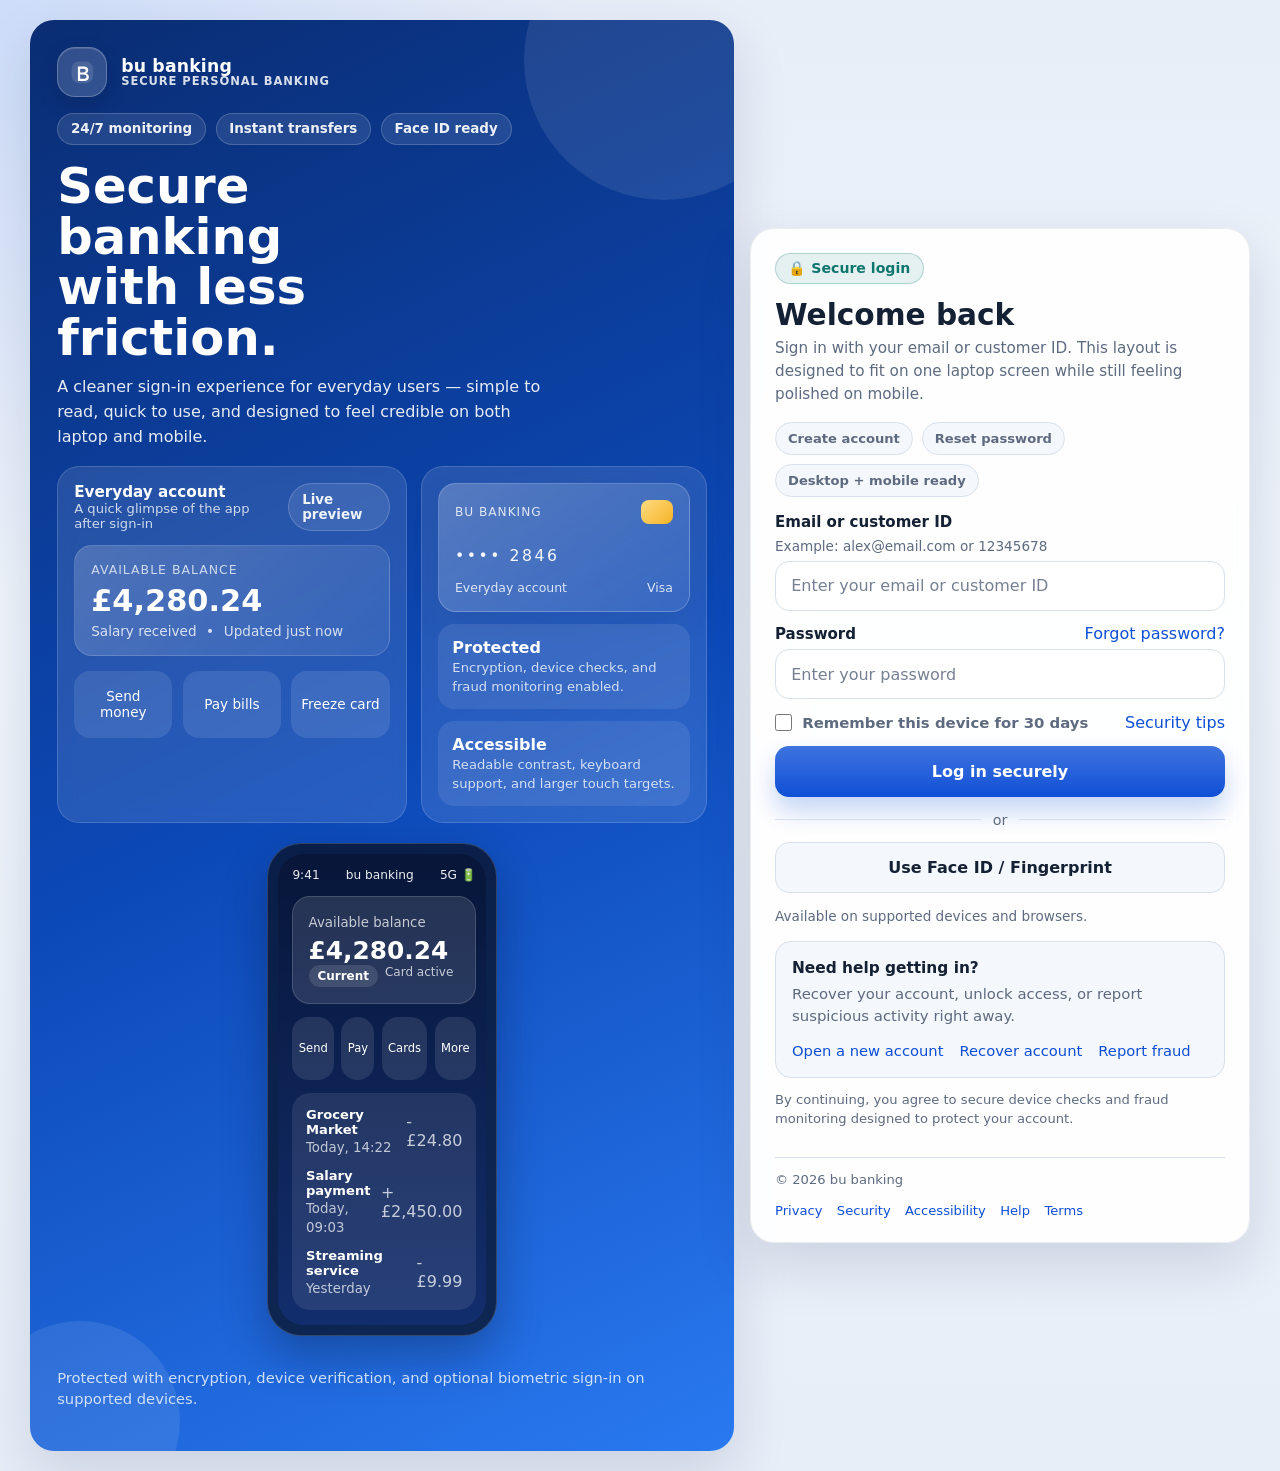
==== commit f6e728db: "Add mobile app showcase and footer links to auth pages" ====
--- a/index.html
+++ b/index.html
@@ -81,7 +81,7 @@
       box-shadow: var(--shadow);
       padding: 1.7rem;
       display: grid;
-      grid-template-rows: auto auto 1fr auto;
+      grid-template-rows: auto auto 1fr auto auto;
       gap: 1rem;
     }
     .hero::before, .hero::after {
@@ -91,9 +91,7 @@
     .hero::after { width: 200px; height: 200px; bottom: -70px; left: -50px; }
     .hero > * { position: relative; z-index: 1; }
 
-    .hero-topbar {
-      display: flex; justify-content: space-between; align-items: center; gap: 1rem; flex-wrap: wrap;
-    }
+    .hero-topbar { display: flex; justify-content: space-between; align-items: center; gap: 1rem; flex-wrap: wrap; }
     .brand { display: inline-flex; align-items: center; gap: 0.9rem; font-weight: 800; letter-spacing: 0.01em; font-size: 1.08rem; }
     .logo {
       width: 3.1rem; height: 3.1rem; border-radius: 18px; background: rgba(255,255,255,0.16); border: 1px solid rgba(255,255,255,0.24);
@@ -112,9 +110,7 @@
     .hero-copy h1 { margin: 0 0 0.75rem; font-size: clamp(2rem, 4vw, 3.1rem); line-height: 1.02; max-width: 9ch; }
     .hero-copy p { margin: 0; max-width: 50ch; color: rgba(255,255,255,0.9); font-size: 1rem; line-height: 1.55; }
 
-    .app-preview {
-      display: grid; grid-template-columns: 1.1fr 0.9fr; gap: 0.9rem; align-items: stretch;
-    }
+    .app-preview { display: grid; grid-template-columns: 1.1fr 0.9fr; gap: 0.9rem; align-items: stretch; }
     .preview-panel, .mini-side {
       background: rgba(255,255,255,0.11); border: 1px solid rgba(255,255,255,0.15); border-radius: 22px; backdrop-filter: blur(8px);
     }
@@ -144,6 +140,40 @@
     .mini-stat { padding: 0.85rem 0.9rem; border-radius: 16px; background: rgba(255,255,255,0.09); }
     .mini-stat strong { display: block; font-size: 1rem; }
     .mini-stat span { font-size: 0.82rem; color: rgba(255,255,255,0.78); }
+
+    .mobile-showcase {
+      display: flex; justify-content: center; align-items: center; margin-top: 0.25rem;
+    }
+    .phone {
+      width: 230px; border-radius: 34px; padding: 10px; background: rgba(8, 17, 35, 0.75); border: 1px solid rgba(255,255,255,0.16);
+      box-shadow: 0 20px 45px rgba(1, 8, 25, 0.28);
+    }
+    .phone-screen {
+      border-radius: 26px; overflow: hidden; padding: 0.9rem; background: linear-gradient(180deg, rgba(7,22,56,0.98), rgba(19,46,110,0.96)); min-height: 415px;
+      display: grid; gap: 0.85rem;
+    }
+    .phone-top {
+      display: flex; justify-content: space-between; align-items: center; font-size: 0.76rem; color: rgba(255,255,255,0.92);
+    }
+    .phone-balance {
+      padding: 0.95rem; border-radius: 18px; background: rgba(255,255,255,0.12); border: 1px solid rgba(255,255,255,0.14);
+    }
+    .phone-balance small, .phone-list span, .phone-chip-row span { color: rgba(255,255,255,0.74); }
+    .phone-balance strong { display: block; font-size: 1.55rem; margin-top: 0.3rem; }
+    .phone-chip-row { display: flex; gap: 0.45rem; flex-wrap: wrap; font-size: 0.75rem; }
+    .phone-chip-row b {
+      font-weight: 700; color: white; background: rgba(255,255,255,0.12); border-radius: 999px; padding: 0.28rem 0.55rem;
+    }
+    .phone-actions { display: grid; grid-template-columns: repeat(4, 1fr); gap: 0.45rem; }
+    .phone-actions div {
+      min-height: 3.9rem; border-radius: 16px; background: rgba(255,255,255,0.1); display: grid; place-items: center; text-align: center; font-size: 0.72rem; padding: 0.4rem;
+    }
+    .phone-list {
+      padding: 0.85rem; border-radius: 18px; background: rgba(255,255,255,0.09); display: grid; gap: 0.75rem;
+    }
+    .phone-item { display: flex; justify-content: space-between; align-items: center; gap: 0.6rem; }
+    .phone-item strong { display: block; font-size: 0.82rem; }
+    .phone-item small { color: rgba(255,255,255,0.72); }
 
     .hero-note { color: rgba(255,255,255,0.78); font-size: 0.92rem; line-height: 1.45; }
 
@@ -189,6 +219,11 @@
     .sub-links { display: flex; flex-wrap: wrap; gap: 0.8rem 1rem; margin-top: 0.8rem; font-size: 0.92rem; }
     .legal { margin-top: 0.85rem; color: var(--muted); font-size: 0.82rem; line-height: 1.4; }
 
+    .site-footer {
+      margin-top: 1rem; display: flex; justify-content: space-between; gap: 1rem; flex-wrap: wrap; color: var(--muted); font-size: 0.82rem; border-top: 1px solid var(--border); padding-top: 0.9rem;
+    }
+    .footer-links { display: flex; gap: 0.9rem; flex-wrap: wrap; }
+
     @media (max-width: 1100px) {
       .shell { grid-template-columns: 1fr 460px; }
       .app-preview { grid-template-columns: 1fr; }
@@ -204,9 +239,11 @@
       .hero-copy h1 { max-width: none; font-size: 1.95rem; }
       .hero-copy p { font-size: 0.96rem; }
       .quick-actions { grid-template-columns: 1fr 1fr 1fr; }
+      .phone { width: min(100%, 250px); }
       .card h2 { font-size: 1.6rem; }
       input, .btn { min-height: 3.45rem; }
-      .sub-links { flex-direction: column; gap: 0.55rem; }
+      .sub-links, .footer-links { flex-direction: column; gap: 0.55rem; }
+      .site-footer { flex-direction: column; }
     }
   </style>
 </head>
@@ -280,6 +317,55 @@
           </div>
         </div>
 
+        <div class="mobile-showcase" aria-label="Mobile banking app concept preview">
+          <div class="phone">
+            <div class="phone-screen">
+              <div class="phone-top">
+                <span>9:41</span>
+                <span>bu banking</span>
+                <span>5G 🔋</span>
+              </div>
+              <div class="phone-balance">
+                <small>Available balance</small>
+                <strong>£4,280.24</strong>
+                <div class="phone-chip-row">
+                  <b>Current</b>
+                  <span>Card active</span>
+                </div>
+              </div>
+              <div class="phone-actions">
+                <div>Send</div>
+                <div>Pay</div>
+                <div>Cards</div>
+                <div>More</div>
+              </div>
+              <div class="phone-list">
+                <div class="phone-item">
+                  <div>
+                    <strong>Grocery Market</strong>
+                    <small>Today, 14:22</small>
+                  </div>
+                  <span>-£24.80</span>
+                </div>
+                <div class="phone-item">
+                  <div>
+                    <strong>Salary payment</strong>
+                    <small>Today, 09:03</small>
+                  </div>
+                  <span>+£2,450.00</span>
+                </div>
+                <div class="phone-item">
+                  <div>
+                    <strong>Streaming service</strong>
+                    <small>Yesterday</small>
+                  </div>
+                  <span>-£9.99</span>
+                </div>
+              </div>
+            </div>
+          </div>
+        </div>
+
         <p class="hero-note">Protected with encryption, device verification, and optional biometric sign-in on supported devices.</p>
       </section>
 
@@ -334,6 +420,17 @@
           </div>
 
           <p class="legal">By continuing, you agree to secure device checks and fraud monitoring designed to protect your account.</p>
+
+          <footer class="site-footer" aria-label="Footer links">
+            <span>© 2026 bu banking</span>
+            <div class="footer-links">
+              <a href="#">Privacy</a>
+              <a href="#">Security</a>
+              <a href="#">Accessibility</a>
+              <a href="#">Help</a>
+              <a href="#">Terms</a>
+            </div>
+          </footer>
         </div>
       </section>
     </div>
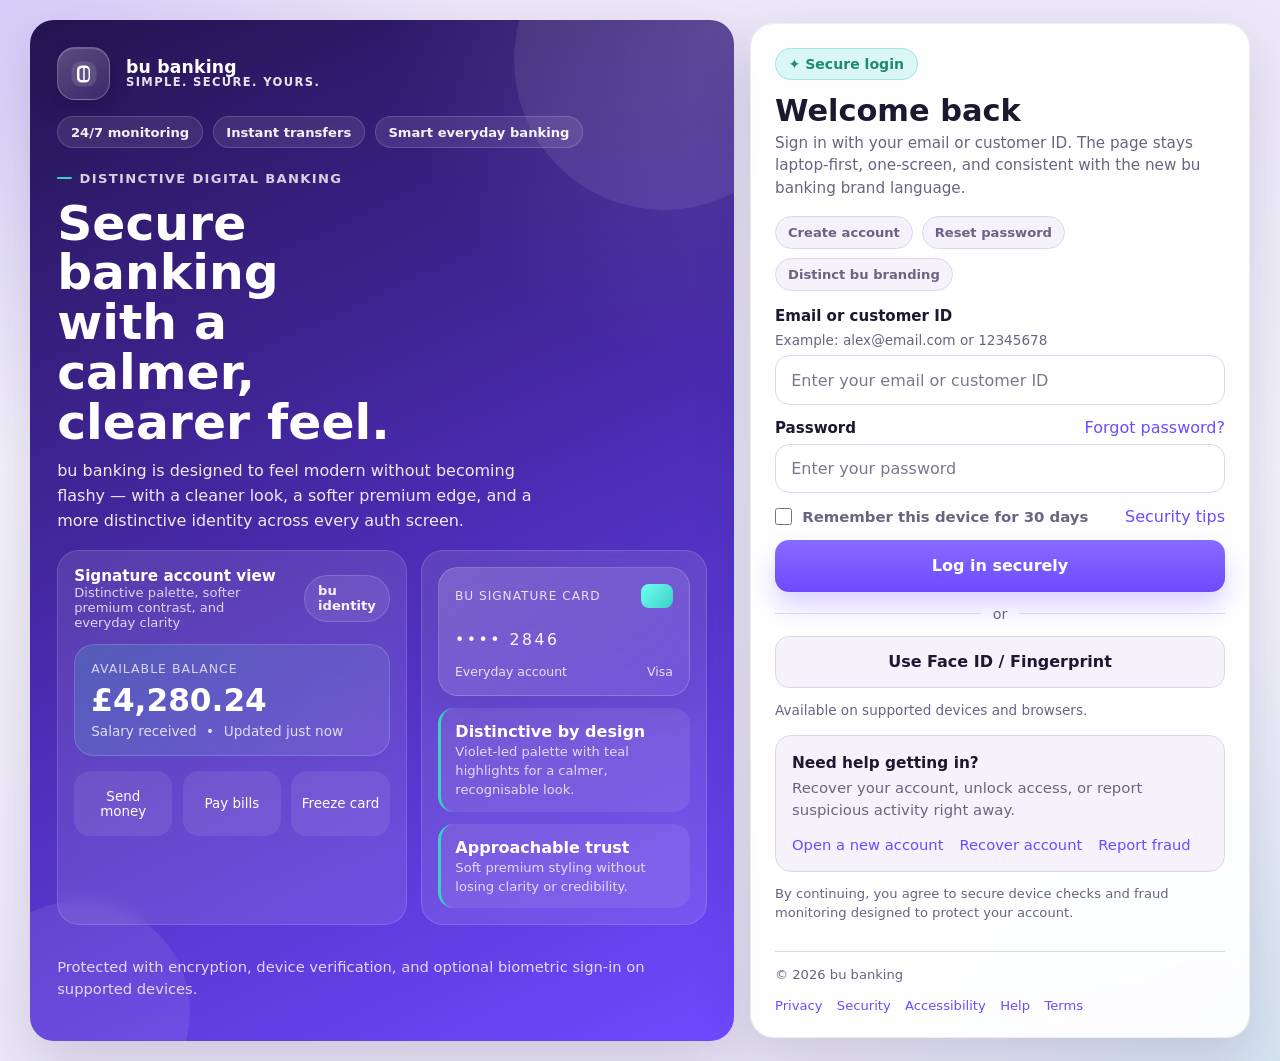
==== commit 2ccb62eb: "Apply distinct bu banking branding across auth pages" ====
--- a/index.html
+++ b/index.html
@@ -7,43 +7,47 @@
   <style>
     :root {
       color-scheme: light dark;
-      --bg: #eff4fb;
-      --bg-2: #e8eef8;
+      --bg: #f4f2fb;
+      --bg-2: #ece8f8;
       --panel: rgba(255, 255, 255, 0.92);
       --panel-solid: #ffffff;
-      --panel-muted: #f4f7fb;
-      --text: #142033;
-      --muted: #5e6a7f;
-      --border: #d7e0eb;
-      --primary: #0d4fd6;
-      --primary-hover: #0a3faa;
+      --panel-muted: #f6f2fb;
+      --text: #1d1830;
+      --muted: #6a6480;
+      --border: #ddd5ec;
+      --primary: #6d4aff;
+      --primary-hover: #5737df;
       --focus: #ffbf47;
-      --success: #0f766e;
-      --hero-start: #0a2d73;
-      --hero-mid: #0c49b8;
-      --hero-end: #2a79f0;
-      --shadow: 0 22px 56px rgba(12, 32, 77, 0.14);
-      --shadow-soft: 0 12px 30px rgba(12, 32, 77, 0.08);
+      --success: #1d8b72;
+      --accent: #39d0c6;
+      --accent-soft: #d8fbf5;
+      --hero-start: #23144f;
+      --hero-mid: #4c2cb4;
+      --hero-end: #6d4aff;
+      --shadow: 0 22px 56px rgba(38, 23, 82, 0.16);
+      --shadow-soft: 0 12px 30px rgba(38, 23, 82, 0.09);
       --radius: 24px;
     }
 
     @media (prefers-color-scheme: dark) {
       :root {
-        --bg: #09111f;
-        --bg-2: #0d1728;
-        --panel: rgba(10, 18, 32, 0.86);
-        --panel-solid: #0f1b31;
-        --panel-muted: #122038;
-        --text: #f3f7ff;
-        --muted: #b2bfd3;
-        --border: #25334d;
-        --primary: #5a8fff;
-        --primary-hover: #7ca6ff;
-        --success: #5fd0b7;
-        --hero-start: #061b46;
-        --hero-mid: #0b347f;
-        --hero-end: #1659cf;
-        --shadow: 0 22px 56px rgba(0, 0, 0, 0.38);
+        --bg: #0b0915;
+        --bg-2: #120f21;
+        --panel: rgba(17, 14, 31, 0.88);
+        --panel-solid: #171328;
+        --panel-muted: #1d1830;
+        --text: #f7f4ff;
+        --muted: #beb6d6;
+        --border: #31294a;
+        --primary: #9a86ff;
+        --primary-hover: #b09dff;
+        --success: #63dfc8;
+        --accent: #57e6da;
+        --accent-soft: rgba(87,230,218,0.12);
+        --hero-start: #11092b;
+        --hero-mid: #2a1773;
+        --hero-end: #5c35df;
+        --shadow: 0 22px 56px rgba(0, 0, 0, 0.42);
         --shadow-soft: 0 12px 30px rgba(0, 0, 0, 0.26);
       }
     }
@@ -54,7 +58,8 @@
       margin: 0;
       font-family: Inter, system-ui, -apple-system, BlinkMacSystemFont, "Segoe UI", sans-serif;
       background:
-        radial-gradient(circle at top left, rgba(110, 159, 255, 0.22) 0, transparent 30%),
+        radial-gradient(circle at top left, rgba(109, 74, 255, 0.18) 0, transparent 28%),
+        radial-gradient(circle at bottom right, rgba(57, 208, 198, 0.12) 0, transparent 26%),
         linear-gradient(180deg, var(--bg-2) 0%, var(--bg) 44%, var(--bg-2) 100%);
       color: var(--text);
       min-height: 100vh;
@@ -76,120 +81,101 @@
 
     .hero {
       position: relative;
-      background: linear-gradient(155deg, var(--hero-start) 0%, var(--hero-mid) 52%, var(--hero-end) 100%);
+      background:
+        radial-gradient(circle at top right, rgba(255,255,255,0.12), transparent 28%),
+        linear-gradient(155deg, var(--hero-start) 0%, var(--hero-mid) 52%, var(--hero-end) 100%);
       color: white;
       box-shadow: var(--shadow);
       padding: 1.7rem;
       display: grid;
-      grid-template-rows: auto auto 1fr auto auto;
+      grid-template-rows: auto auto 1fr auto;
       gap: 1rem;
     }
     .hero::before, .hero::after {
-      content: ""; position: absolute; border-radius: 999px; background: rgba(255,255,255,0.09); z-index: 0;
-    }
-    .hero::before { width: 280px; height: 280px; top: -100px; right: -70px; }
-    .hero::after { width: 200px; height: 200px; bottom: -70px; left: -50px; }
+      content: ""; position: absolute; border-radius: 999px; background: rgba(255,255,255,0.08); z-index: 0;
+    }
+    .hero::before { width: 300px; height: 300px; top: -110px; right: -80px; }
+    .hero::after { width: 220px; height: 220px; bottom: -80px; left: -60px; }
     .hero > * { position: relative; z-index: 1; }
 
     .hero-topbar { display: flex; justify-content: space-between; align-items: center; gap: 1rem; flex-wrap: wrap; }
-    .brand { display: inline-flex; align-items: center; gap: 0.9rem; font-weight: 800; letter-spacing: 0.01em; font-size: 1.08rem; }
+    .brand { display: inline-flex; align-items: center; gap: 1rem; font-weight: 800; letter-spacing: 0.01em; font-size: 1.08rem; }
     .logo {
-      width: 3.1rem; height: 3.1rem; border-radius: 18px; background: rgba(255,255,255,0.16); border: 1px solid rgba(255,255,255,0.24);
-      display: grid; place-items: center; box-shadow: inset 0 1px 0 rgba(255,255,255,0.14), 0 8px 20px rgba(2,12,38,0.16); flex: 0 0 auto;
-    }
-    .logo svg { width: 1.8rem; height: 1.8rem; display: block; }
-    .brand-text { display: flex; flex-direction: column; line-height: 1.05; }
-    .brand-text small { font-size: 0.72rem; font-weight: 600; opacity: 0.84; letter-spacing: 0.08em; text-transform: uppercase; }
+      width: 3.3rem; height: 3.3rem; border-radius: 18px; background: linear-gradient(145deg, rgba(255,255,255,0.24), rgba(255,255,255,0.08));
+      border: 1px solid rgba(255,255,255,0.24); display: grid; place-items: center; box-shadow: inset 0 1px 0 rgba(255,255,255,0.16), 0 10px 22px rgba(12, 6, 33, 0.2); flex: 0 0 auto;
+    }
+    .logo svg { width: 2rem; height: 2rem; display: block; }
+    .brand-text { display: flex; flex-direction: column; line-height: 1.02; }
+    .brand-text strong { font-size: 1.08rem; font-weight: 800; }
+    .brand-text small { font-size: 0.72rem; font-weight: 700; opacity: 0.88; letter-spacing: 0.12em; text-transform: uppercase; }
 
     .hero-actions { display: flex; gap: 0.6rem; flex-wrap: wrap; }
     .hero-pill {
-      padding: 0.48rem 0.8rem; border-radius: 999px; border: 1px solid rgba(255,255,255,0.18); background: rgba(255,255,255,0.1);
-      color: rgba(255,255,255,0.92); font-size: 0.84rem; font-weight: 600;
-    }
-
-    .hero-copy h1 { margin: 0 0 0.75rem; font-size: clamp(2rem, 4vw, 3.1rem); line-height: 1.02; max-width: 9ch; }
+      padding: 0.48rem 0.8rem; border-radius: 999px; border: 1px solid rgba(255,255,255,0.16); background: rgba(255,255,255,0.09);
+      color: rgba(255,255,255,0.94); font-size: 0.82rem; font-weight: 700;
+    }
+
+    .hero-copy h1 { margin: 0 0 0.75rem; font-size: clamp(2rem, 4vw, 3.05rem); line-height: 1.02; max-width: 10ch; }
     .hero-copy p { margin: 0; max-width: 50ch; color: rgba(255,255,255,0.9); font-size: 1rem; line-height: 1.55; }
-
-    .app-preview { display: grid; grid-template-columns: 1.1fr 0.9fr; gap: 0.9rem; align-items: stretch; }
+    .hero-copy .tagline {
+      display: inline-flex; align-items: center; gap: 0.5rem; margin-bottom: 0.8rem; font-size: 0.82rem; font-weight: 700; letter-spacing: 0.1em; text-transform: uppercase; color: rgba(255,255,255,0.8);
+    }
+    .hero-copy .tagline::before {
+      content: ""; width: 0.9rem; height: 0.14rem; border-radius: 99px; background: var(--accent);
+    }
+
+    .brand-motif {
+      display: grid; grid-template-columns: 1.1fr 0.9fr; gap: 0.9rem; align-items: stretch;
+    }
     .preview-panel, .mini-side {
-      background: rgba(255,255,255,0.11); border: 1px solid rgba(255,255,255,0.15); border-radius: 22px; backdrop-filter: blur(8px);
+      background: rgba(255,255,255,0.1); border: 1px solid rgba(255,255,255,0.14); border-radius: 22px; backdrop-filter: blur(8px);
     }
     .preview-panel { padding: 1rem; }
     .preview-head { display: flex; justify-content: space-between; gap: 1rem; align-items: center; margin-bottom: 0.9rem; }
     .preview-title { font-size: 0.95rem; font-weight: 700; }
     .preview-sub { color: rgba(255,255,255,0.78); font-size: 0.82rem; }
     .balance-card {
-      padding: 1rem; border-radius: 18px; background: linear-gradient(135deg, rgba(255,255,255,0.18), rgba(255,255,255,0.07)); border: 1px solid rgba(255,255,255,0.14); margin-bottom: 0.9rem;
+      padding: 1rem; border-radius: 20px; background: linear-gradient(135deg, rgba(57,208,198,0.2), rgba(255,255,255,0.08)); border: 1px solid rgba(255,255,255,0.15); margin-bottom: 0.9rem;
     }
     .balance-label { color: rgba(255,255,255,0.74); font-size: 0.78rem; text-transform: uppercase; letter-spacing: 0.08em; }
-    .balance-value { font-size: 1.9rem; font-weight: 800; margin: 0.35rem 0; }
+    .balance-value { font-size: 1.95rem; font-weight: 800; margin: 0.35rem 0; }
     .balance-meta { display: flex; gap: 0.6rem; flex-wrap: wrap; color: rgba(255,255,255,0.8); font-size: 0.85rem; }
     .quick-actions { display: grid; grid-template-columns: repeat(3, 1fr); gap: 0.65rem; }
     .quick-actions span {
-      display: grid; place-items: center; min-height: 4.2rem; padding: 0.6rem; border-radius: 16px; background: rgba(255,255,255,0.1); font-size: 0.85rem; text-align: center;
+      display: grid; place-items: center; min-height: 4.1rem; padding: 0.6rem; border-radius: 16px; background: rgba(255,255,255,0.08); font-size: 0.84rem; text-align: center;
     }
     .mini-side { padding: 1rem; display: grid; gap: 0.8rem; }
     .mini-card {
-      padding: 1rem; border-radius: 18px; background: linear-gradient(140deg, rgba(255,255,255,0.22), rgba(255,255,255,0.08)); border: 1px solid rgba(255,255,255,0.2); box-shadow: var(--shadow-soft);
+      padding: 1rem; border-radius: 20px; background: linear-gradient(145deg, rgba(255,255,255,0.16), rgba(255,255,255,0.05)); border: 1px solid rgba(255,255,255,0.16); box-shadow: var(--shadow-soft);
     }
     .mini-card-top, .mini-card-bottom { display: flex; justify-content: space-between; align-items: center; }
     .mini-card-top { margin-bottom: 1.4rem; font-size: 0.76rem; letter-spacing: 0.08em; text-transform: uppercase; color: rgba(255,255,255,0.82); }
-    .mini-chip { width: 2rem; height: 1.5rem; border-radius: 8px; background: linear-gradient(135deg, #ffdb82, #f5b326); }
+    .mini-chip { width: 2rem; height: 1.5rem; border-radius: 8px; background: linear-gradient(135deg, #73fff2, #39d0c6); }
     .mini-card-number { font-size: 0.98rem; letter-spacing: 0.16em; margin-bottom: 0.9rem; color: rgba(255,255,255,0.95); }
     .mini-card-bottom { font-size: 0.78rem; color: rgba(255,255,255,0.82); }
-    .mini-stat { padding: 0.85rem 0.9rem; border-radius: 16px; background: rgba(255,255,255,0.09); }
+    .mini-stat {
+      padding: 0.85rem 0.9rem; border-radius: 16px; background: rgba(255,255,255,0.08); border-left: 3px solid var(--accent);
+    }
     .mini-stat strong { display: block; font-size: 1rem; }
     .mini-stat span { font-size: 0.82rem; color: rgba(255,255,255,0.78); }
 
-    .mobile-showcase {
-      display: flex; justify-content: center; align-items: center; margin-top: 0.25rem;
-    }
-    .phone {
-      width: 230px; border-radius: 34px; padding: 10px; background: rgba(8, 17, 35, 0.75); border: 1px solid rgba(255,255,255,0.16);
-      box-shadow: 0 20px 45px rgba(1, 8, 25, 0.28);
-    }
-    .phone-screen {
-      border-radius: 26px; overflow: hidden; padding: 0.9rem; background: linear-gradient(180deg, rgba(7,22,56,0.98), rgba(19,46,110,0.96)); min-height: 415px;
-      display: grid; gap: 0.85rem;
-    }
-    .phone-top {
-      display: flex; justify-content: space-between; align-items: center; font-size: 0.76rem; color: rgba(255,255,255,0.92);
-    }
-    .phone-balance {
-      padding: 0.95rem; border-radius: 18px; background: rgba(255,255,255,0.12); border: 1px solid rgba(255,255,255,0.14);
-    }
-    .phone-balance small, .phone-list span, .phone-chip-row span { color: rgba(255,255,255,0.74); }
-    .phone-balance strong { display: block; font-size: 1.55rem; margin-top: 0.3rem; }
-    .phone-chip-row { display: flex; gap: 0.45rem; flex-wrap: wrap; font-size: 0.75rem; }
-    .phone-chip-row b {
-      font-weight: 700; color: white; background: rgba(255,255,255,0.12); border-radius: 999px; padding: 0.28rem 0.55rem;
-    }
-    .phone-actions { display: grid; grid-template-columns: repeat(4, 1fr); gap: 0.45rem; }
-    .phone-actions div {
-      min-height: 3.9rem; border-radius: 16px; background: rgba(255,255,255,0.1); display: grid; place-items: center; text-align: center; font-size: 0.72rem; padding: 0.4rem;
-    }
-    .phone-list {
-      padding: 0.85rem; border-radius: 18px; background: rgba(255,255,255,0.09); display: grid; gap: 0.75rem;
-    }
-    .phone-item { display: flex; justify-content: space-between; align-items: center; gap: 0.6rem; }
-    .phone-item strong { display: block; font-size: 0.82rem; }
-    .phone-item small { color: rgba(255,255,255,0.72); }
-
-    .hero-note { color: rgba(255,255,255,0.78); font-size: 0.92rem; line-height: 1.45; }
+    .hero-note { color: rgba(255,255,255,0.8); font-size: 0.92rem; line-height: 1.45; }
 
     .card-wrap { display: grid; place-items: center; }
     .card {
-      width: 100%; background: var(--panel); border: 1px solid color-mix(in srgb, var(--text) 8%, transparent); box-shadow: var(--shadow); backdrop-filter: blur(10px);
+      width: 100%; background: var(--panel); border: 1px solid color-mix(in srgb, var(--text) 7%, transparent); box-shadow: var(--shadow); backdrop-filter: blur(10px);
       padding: 1.5rem; display: grid; align-content: center;
     }
     .eyebrow {
-      display: inline-flex; align-items: center; gap: 0.5rem; color: var(--success); background: color-mix(in srgb, var(--success) 10%, transparent);
-      border: 1px solid color-mix(in srgb, var(--success) 24%, transparent); border-radius: 999px; padding: 0.42rem 0.78rem; font-size: 0.88rem; font-weight: 700; width: fit-content;
-    }
-    .card h2 { margin: 0.95rem 0 0.35rem; font-size: 1.85rem; line-height: 1.1; }
+      display: inline-flex; align-items: center; gap: 0.5rem; color: var(--success); background: color-mix(in srgb, var(--accent) 18%, transparent);
+      border: 1px solid color-mix(in srgb, var(--accent) 36%, transparent); border-radius: 999px; padding: 0.42rem 0.78rem; font-size: 0.88rem; font-weight: 700; width: fit-content;
+    }
+    .card h2 { margin: 0.95rem 0 0.25rem; font-size: 1.9rem; line-height: 1.08; }
     .card-intro { margin: 0 0 1rem; color: var(--muted); line-height: 1.5; font-size: 0.95rem; }
     .shortcut-row { display: flex; gap: 0.55rem; flex-wrap: wrap; margin-bottom: 1rem; }
-    .shortcut { padding: 0.5rem 0.75rem; border-radius: 999px; background: var(--panel-muted); border: 1px solid var(--border); color: var(--muted); font-size: 0.82rem; font-weight: 700; }
+    .shortcut {
+      padding: 0.5rem 0.75rem; border-radius: 999px; background: var(--panel-muted); border: 1px solid var(--border); color: var(--muted); font-size: 0.82rem; font-weight: 700;
+    }
     form { display: grid; gap: 0.85rem; }
     .field { display: grid; gap: 0.38rem; }
     label { font-weight: 700; font-size: 0.94rem; }
@@ -198,8 +184,8 @@
       width: 100%; min-height: 3.1rem; border: 1px solid var(--border); border-radius: 14px; padding: 0.82rem 0.95rem; font: inherit; color: var(--text);
       background: var(--panel-solid); transition: border-color 120ms ease, box-shadow 120ms ease;
     }
-    input::placeholder { color: color-mix(in srgb, var(--muted) 85%, transparent); }
-    input:hover, input:focus-visible { border-color: color-mix(in srgb, var(--primary) 45%, white); box-shadow: 0 0 0 4px color-mix(in srgb, var(--primary) 14%, transparent); }
+    input::placeholder { color: color-mix(in srgb, var(--muted) 88%, transparent); }
+    input:hover, input:focus-visible { border-color: color-mix(in srgb, var(--primary) 40%, white); box-shadow: 0 0 0 4px color-mix(in srgb, var(--primary) 12%, transparent); }
     .inline-row { display: flex; justify-content: space-between; align-items: center; gap: 1rem; flex-wrap: wrap; }
     .check { display: inline-flex; align-items: center; gap: 0.65rem; color: var(--muted); font-size: 0.93rem; line-height: 1.35; }
     .check input { width: 1.05rem; height: 1.05rem; min-height: auto; margin: 0; accent-color: var(--primary); flex: 0 0 auto; box-shadow: none; }
@@ -207,8 +193,12 @@
       width: 100%; min-height: 3.2rem; border: 0; border-radius: 14px; font: inherit; font-weight: 800; cursor: pointer; transition: transform 120ms ease, background 120ms ease, box-shadow 120ms ease;
     }
     .btn:hover { transform: translateY(-1px); }
-    .btn-primary { background: linear-gradient(180deg, color-mix(in srgb, var(--primary) 80%, white) 0%, var(--primary) 100%); color: white; box-shadow: 0 14px 24px color-mix(in srgb, var(--primary) 24%, transparent); }
-    .btn-primary:hover { background: linear-gradient(180deg, color-mix(in srgb, var(--primary-hover) 75%, white) 0%, var(--primary-hover) 100%); }
+    .btn-primary {
+      background: linear-gradient(180deg, color-mix(in srgb, var(--primary) 82%, white) 0%, var(--primary) 100%); color: white; box-shadow: 0 14px 24px color-mix(in srgb, var(--primary) 24%, transparent);
+    }
+    .btn-primary:hover {
+      background: linear-gradient(180deg, color-mix(in srgb, var(--primary-hover) 78%, white) 0%, var(--primary-hover) 100%);
+    }
     .btn-secondary { background: var(--panel-muted); color: var(--text); border: 1px solid var(--border); }
     .or { display: grid; grid-template-columns: 1fr auto 1fr; gap: 0.75rem; align-items: center; color: var(--muted); font-size: 0.9rem; margin: 0.05rem 0; }
     .or::before, .or::after { content: ""; height: 1px; background: var(--border); }
@@ -226,7 +216,7 @@
 
     @media (max-width: 1100px) {
       .shell { grid-template-columns: 1fr 460px; }
-      .app-preview { grid-template-columns: 1fr; }
+      .brand-motif { grid-template-columns: 1fr; }
     }
     @media (max-width: 920px) {
       .page { padding: 0.85rem; }
@@ -239,7 +229,6 @@
       .hero-copy h1 { max-width: none; font-size: 1.95rem; }
       .hero-copy p { font-size: 0.96rem; }
       .quick-actions { grid-template-columns: 1fr 1fr 1fr; }
-      .phone { width: min(100%, 250px); }
       .card h2 { font-size: 1.6rem; }
       input, .btn { min-height: 3.45rem; }
       .sub-links, .footer-links { flex-direction: column; gap: 0.55rem; }
@@ -255,35 +244,36 @@
           <div class="brand" aria-label="bu banking">
             <div class="logo" aria-hidden="true">
               <svg viewBox="0 0 64 64" fill="none" xmlns="http://www.w3.org/2000/svg">
-                <rect x="8" y="8" width="48" height="48" rx="16" fill="white" fill-opacity="0.12"/>
-                <path d="M22 19H35.8C41.4 19 45 22.2 45 27.2C45 30.8 43 33.4 39.8 34.3C44 35.1 46.4 38 46.4 42C46.4 47.7 42.3 51 35.6 51H22V19ZM34.2 32.2C37.5 32.2 39.4 30.7 39.4 28C39.4 25.2 37.6 23.8 34.2 23.8H27V32.2H34.2ZM35 46.2C38.9 46.2 41 44.6 41 41.6C41 38.5 38.9 36.8 34.9 36.8H27V46.2H35Z" fill="white"/>
+                <rect x="7" y="7" width="50" height="50" rx="18" fill="white" fill-opacity="0.12"/>
+                <path d="M18 24.5C18 18.7 21.9 15 28.1 15H33.8C40.1 15 44 18.7 44 24.5V39.5C44 45.3 40.1 49 33.8 49H28.1C21.9 49 18 45.3 18 39.5V24.5ZM28.5 20.1C24.7 20.1 22.9 22 22.9 25.2V38.8C22.9 42.1 24.7 43.9 28.5 43.9H30.4V20.1H28.5ZM35.4 43.9C39.2 43.9 41.1 42.1 41.1 38.8V25.2C41.1 22 39.2 20.1 35.4 20.1H33.5V43.9H35.4Z" fill="white"/>
               </svg>
             </div>
             <div class="brand-text">
-              <span>bu banking</span>
-              <small>secure personal banking</small>
+              <strong>bu banking</strong>
+              <small>Simple. Secure. Yours.</small>
             </div>
           </div>
           <div class="hero-actions" aria-label="Product highlights">
             <span class="hero-pill">24/7 monitoring</span>
             <span class="hero-pill">Instant transfers</span>
-            <span class="hero-pill">Face ID ready</span>
+            <span class="hero-pill">Smart everyday banking</span>
           </div>
         </div>
 
         <div class="hero-copy">
-          <h1 id="welcome-heading">Secure banking with less friction.</h1>
-          <p>A cleaner sign-in experience for everyday users — simple to read, quick to use, and designed to feel credible on both laptop and mobile.</p>
+          <div class="tagline">Distinctive digital banking</div>
+          <h1 id="welcome-heading">Secure banking with a calmer, clearer feel.</h1>
+          <p>bu banking is designed to feel modern without becoming flashy — with a cleaner look, a softer premium edge, and a more distinctive identity across every auth screen.</p>
         </div>
 
-        <div class="app-preview" aria-label="Banking app preview">
+        <div class="brand-motif" aria-label="Brand preview">
           <div class="preview-panel">
             <div class="preview-head">
               <div>
-                <div class="preview-title">Everyday account</div>
-                <div class="preview-sub">A quick glimpse of the app after sign-in</div>
-              </div>
-              <div class="hero-pill">Live preview</div>
+                <div class="preview-title">Signature account view</div>
+                <div class="preview-sub">Distinctive palette, softer premium contrast, and everyday clarity</div>
+              </div>
+              <div class="hero-pill">bu identity</div>
             </div>
             <div class="balance-card">
               <div class="balance-label">Available balance</div>
@@ -303,7 +293,7 @@
           <div class="mini-side">
             <div class="mini-card" aria-hidden="true">
               <div class="mini-card-top">
-                <span>bu banking</span>
+                <span>bu signature card</span>
                 <span class="mini-chip"></span>
               </div>
               <div class="mini-card-number">•••• 2846</div>
@@ -312,57 +302,8 @@
                 <span>Visa</span>
               </div>
             </div>
-            <div class="mini-stat"><strong>Protected</strong><span>Encryption, device checks, and fraud monitoring enabled.</span></div>
-            <div class="mini-stat"><strong>Accessible</strong><span>Readable contrast, keyboard support, and larger touch targets.</span></div>
-          </div>
-        </div>
-
-        <div class="mobile-showcase" aria-label="Mobile banking app concept preview">
-          <div class="phone">
-            <div class="phone-screen">
-              <div class="phone-top">
-                <span>9:41</span>
-                <span>bu banking</span>
-                <span>5G 🔋</span>
-              </div>
-              <div class="phone-balance">
-                <small>Available balance</small>
-                <strong>£4,280.24</strong>
-                <div class="phone-chip-row">
-                  <b>Current</b>
-                  <span>Card active</span>
-                </div>
-              </div>
-              <div class="phone-actions">
-                <div>Send</div>
-                <div>Pay</div>
-                <div>Cards</div>
-                <div>More</div>
-              </div>
-              <div class="phone-list">
-                <div class="phone-item">
-                  <div>
-                    <strong>Grocery Market</strong>
-                    <small>Today, 14:22</small>
-                  </div>
-                  <span>-£24.80</span>
-                </div>
-                <div class="phone-item">
-                  <div>
-                    <strong>Salary payment</strong>
-                    <small>Today, 09:03</small>
-                  </div>
-                  <span>+£2,450.00</span>
-                </div>
-                <div class="phone-item">
-                  <div>
-                    <strong>Streaming service</strong>
-                    <small>Yesterday</small>
-                  </div>
-                  <span>-£9.99</span>
-                </div>
-              </div>
-            </div>
+            <div class="mini-stat"><strong>Distinctive by design</strong><span>Violet-led palette with teal highlights for a calmer, recognisable look.</span></div>
+            <div class="mini-stat"><strong>Approachable trust</strong><span>Soft premium styling without losing clarity or credibility.</span></div>
           </div>
         </div>
 
@@ -371,13 +312,13 @@
 
       <section class="card-wrap" aria-label="Login panel">
         <div class="card">
-          <span class="eyebrow" aria-label="Security notice">🔒 Secure login</span>
+          <span class="eyebrow" aria-label="Security notice">✦ Secure login</span>
           <h2>Welcome back</h2>
-          <p class="card-intro">Sign in with your email or customer ID. This layout is designed to fit on one laptop screen while still feeling polished on mobile.</p>
+          <p class="card-intro">Sign in with your email or customer ID. The page stays laptop-first, one-screen, and consistent with the new bu banking brand language.</p>
           <div class="shortcut-row" aria-label="Secondary actions">
             <a class="shortcut" href="signup.html">Create account</a>
             <a class="shortcut" href="forgot-password.html">Reset password</a>
-            <span class="shortcut">Desktop + mobile ready</span>
+            <span class="shortcut">Distinct bu branding</span>
           </div>
 
           <form action="#" method="post">
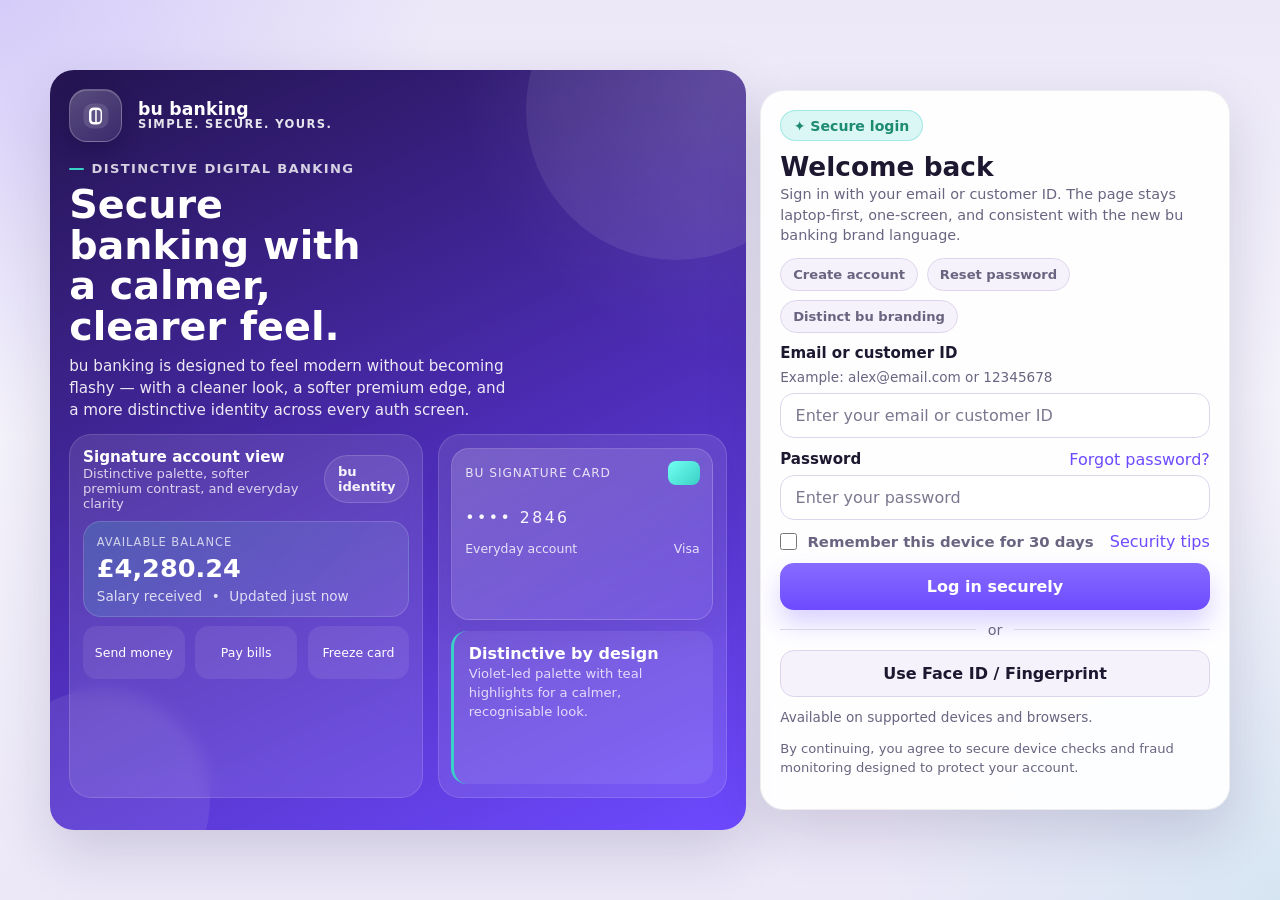
==== commit faf8d715: "Tighten auth layout for laptop screens" ====
--- a/index.html
+++ b/index.html
@@ -68,13 +68,13 @@
     a:hover { text-decoration: underline; }
     a:focus-visible, button:focus-visible, input:focus-visible { outline: 3px solid var(--focus); outline-offset: 3px; }
 
-    .page { min-height: 100vh; display: grid; place-items: center; padding: 1.25rem; }
+    .page { min-height: 100vh; display: grid; place-items: center; padding: 0.9rem; }
     .shell {
-      width: min(1220px, 100%);
-      min-height: min(92vh, 860px);
+      width: min(1180px, 100%);
+      min-height: min(88vh, 760px);
       display: grid;
-      grid-template-columns: 1.08fr minmax(420px, 500px);
-      gap: 1rem;
+      grid-template-columns: minmax(0, 1fr) minmax(390px, 470px);
+      gap: 0.85rem;
       align-items: stretch;
     }
     .hero, .card { border-radius: var(--radius); overflow: hidden; }
@@ -86,10 +86,10 @@
         linear-gradient(155deg, var(--hero-start) 0%, var(--hero-mid) 52%, var(--hero-end) 100%);
       color: white;
       box-shadow: var(--shadow);
-      padding: 1.7rem;
+      padding: 1.2rem;
       display: grid;
       grid-template-rows: auto auto 1fr auto;
-      gap: 1rem;
+      gap: 0.8rem;
     }
     .hero::before, .hero::after {
       content: ""; position: absolute; border-radius: 999px; background: rgba(255,255,255,0.08); z-index: 0;
@@ -115,8 +115,8 @@
       color: rgba(255,255,255,0.94); font-size: 0.82rem; font-weight: 700;
     }
 
-    .hero-copy h1 { margin: 0 0 0.75rem; font-size: clamp(2rem, 4vw, 3.05rem); line-height: 1.02; max-width: 10ch; }
-    .hero-copy p { margin: 0; max-width: 50ch; color: rgba(255,255,255,0.9); font-size: 1rem; line-height: 1.55; }
+    .hero-copy h1 { margin: 0 0 0.55rem; font-size: clamp(1.75rem, 3.1vw, 2.55rem); line-height: 1.02; max-width: 11ch; }
+    .hero-copy p { margin: 0; max-width: 46ch; color: rgba(255,255,255,0.9); font-size: 0.95rem; line-height: 1.45; }
     .hero-copy .tagline {
       display: inline-flex; align-items: center; gap: 0.5rem; margin-bottom: 0.8rem; font-size: 0.82rem; font-weight: 700; letter-spacing: 0.1em; text-transform: uppercase; color: rgba(255,255,255,0.8);
     }
@@ -130,23 +130,23 @@
     .preview-panel, .mini-side {
       background: rgba(255,255,255,0.1); border: 1px solid rgba(255,255,255,0.14); border-radius: 22px; backdrop-filter: blur(8px);
     }
-    .preview-panel { padding: 1rem; }
+    .preview-panel { padding: 0.8rem; }
     .preview-head { display: flex; justify-content: space-between; gap: 1rem; align-items: center; margin-bottom: 0.9rem; }
     .preview-title { font-size: 0.95rem; font-weight: 700; }
     .preview-sub { color: rgba(255,255,255,0.78); font-size: 0.82rem; }
     .balance-card {
-      padding: 1rem; border-radius: 20px; background: linear-gradient(135deg, rgba(57,208,198,0.2), rgba(255,255,255,0.08)); border: 1px solid rgba(255,255,255,0.15); margin-bottom: 0.9rem;
-    }
-    .balance-label { color: rgba(255,255,255,0.74); font-size: 0.78rem; text-transform: uppercase; letter-spacing: 0.08em; }
-    .balance-value { font-size: 1.95rem; font-weight: 800; margin: 0.35rem 0; }
+      padding: 0.8rem; border-radius: 18px; background: linear-gradient(135deg, rgba(57,208,198,0.2), rgba(255,255,255,0.08)); border: 1px solid rgba(255,255,255,0.15); margin-bottom: 0.75rem;
+    }
+    .balance-label { color: rgba(255,255,255,0.74); font-size: 0.72rem; text-transform: uppercase; letter-spacing: 0.08em; }
+    .balance-value { font-size: 1.6rem; font-weight: 800; margin: 0.28rem 0; }
     .balance-meta { display: flex; gap: 0.6rem; flex-wrap: wrap; color: rgba(255,255,255,0.8); font-size: 0.85rem; }
     .quick-actions { display: grid; grid-template-columns: repeat(3, 1fr); gap: 0.65rem; }
     .quick-actions span {
-      display: grid; place-items: center; min-height: 4.1rem; padding: 0.6rem; border-radius: 16px; background: rgba(255,255,255,0.08); font-size: 0.84rem; text-align: center;
-    }
-    .mini-side { padding: 1rem; display: grid; gap: 0.8rem; }
+      display: grid; place-items: center; min-height: 3.3rem; padding: 0.5rem; border-radius: 14px; background: rgba(255,255,255,0.08); font-size: 0.78rem; text-align: center;
+    }
+    .mini-side { padding: 0.8rem; display: grid; gap: 0.65rem; }
     .mini-card {
-      padding: 1rem; border-radius: 20px; background: linear-gradient(145deg, rgba(255,255,255,0.16), rgba(255,255,255,0.05)); border: 1px solid rgba(255,255,255,0.16); box-shadow: var(--shadow-soft);
+      padding: 0.8rem; border-radius: 18px; background: linear-gradient(145deg, rgba(255,255,255,0.16), rgba(255,255,255,0.05)); border: 1px solid rgba(255,255,255,0.16); box-shadow: var(--shadow-soft);
     }
     .mini-card-top, .mini-card-bottom { display: flex; justify-content: space-between; align-items: center; }
     .mini-card-top { margin-bottom: 1.4rem; font-size: 0.76rem; letter-spacing: 0.08em; text-transform: uppercase; color: rgba(255,255,255,0.82); }
@@ -164,24 +164,24 @@
     .card-wrap { display: grid; place-items: center; }
     .card {
       width: 100%; background: var(--panel); border: 1px solid color-mix(in srgb, var(--text) 7%, transparent); box-shadow: var(--shadow); backdrop-filter: blur(10px);
-      padding: 1.5rem; display: grid; align-content: center;
+      padding: 1.2rem; display: grid; align-content: center;
     }
     .eyebrow {
       display: inline-flex; align-items: center; gap: 0.5rem; color: var(--success); background: color-mix(in srgb, var(--accent) 18%, transparent);
       border: 1px solid color-mix(in srgb, var(--accent) 36%, transparent); border-radius: 999px; padding: 0.42rem 0.78rem; font-size: 0.88rem; font-weight: 700; width: fit-content;
     }
-    .card h2 { margin: 0.95rem 0 0.25rem; font-size: 1.9rem; line-height: 1.08; }
-    .card-intro { margin: 0 0 1rem; color: var(--muted); line-height: 1.5; font-size: 0.95rem; }
+    .card h2 { margin: 0.7rem 0 0.2rem; font-size: 1.65rem; line-height: 1.08; }
+    .card-intro { margin: 0 0 0.8rem; color: var(--muted); line-height: 1.42; font-size: 0.9rem; }
     .shortcut-row { display: flex; gap: 0.55rem; flex-wrap: wrap; margin-bottom: 1rem; }
     .shortcut {
       padding: 0.5rem 0.75rem; border-radius: 999px; background: var(--panel-muted); border: 1px solid var(--border); color: var(--muted); font-size: 0.82rem; font-weight: 700;
     }
-    form { display: grid; gap: 0.85rem; }
+    form { display: grid; gap: 0.7rem; }
     .field { display: grid; gap: 0.38rem; }
     label { font-weight: 700; font-size: 0.94rem; }
     .hint { color: var(--muted); font-size: 0.85rem; line-height: 1.35; }
     input {
-      width: 100%; min-height: 3.1rem; border: 1px solid var(--border); border-radius: 14px; padding: 0.82rem 0.95rem; font: inherit; color: var(--text);
+      width: 100%; min-height: 2.85rem; border: 1px solid var(--border); border-radius: 14px; padding: 0.72rem 0.9rem; font: inherit; color: var(--text);
       background: var(--panel-solid); transition: border-color 120ms ease, box-shadow 120ms ease;
     }
     input::placeholder { color: color-mix(in srgb, var(--muted) 88%, transparent); }
@@ -190,7 +190,7 @@
     .check { display: inline-flex; align-items: center; gap: 0.65rem; color: var(--muted); font-size: 0.93rem; line-height: 1.35; }
     .check input { width: 1.05rem; height: 1.05rem; min-height: auto; margin: 0; accent-color: var(--primary); flex: 0 0 auto; box-shadow: none; }
     .btn {
-      width: 100%; min-height: 3.2rem; border: 0; border-radius: 14px; font: inherit; font-weight: 800; cursor: pointer; transition: transform 120ms ease, background 120ms ease, box-shadow 120ms ease;
+      width: 100%; min-height: 2.95rem; border: 0; border-radius: 14px; font: inherit; font-weight: 800; cursor: pointer; transition: transform 120ms ease, background 120ms ease, box-shadow 120ms ease;
     }
     .btn:hover { transform: translateY(-1px); }
     .btn-primary {
@@ -203,7 +203,7 @@
     .or { display: grid; grid-template-columns: 1fr auto 1fr; gap: 0.75rem; align-items: center; color: var(--muted); font-size: 0.9rem; margin: 0.05rem 0; }
     .or::before, .or::after { content: ""; height: 1px; background: var(--border); }
     .support-box {
-      margin-top: 1rem; padding: 0.95rem 1rem; border-radius: 16px; background: var(--panel-muted); border: 1px solid var(--border); color: var(--muted); line-height: 1.45; font-size: 0.93rem;
+      margin-top: 0.8rem; padding: 0.8rem 0.9rem; border-radius: 16px; background: var(--panel-muted); border: 1px solid var(--border); color: var(--muted); line-height: 1.4; font-size: 0.88rem;
     }
     .support-box strong { display: block; margin-bottom: 0.28rem; color: var(--text); font-size: 0.96rem; }
     .sub-links { display: flex; flex-wrap: wrap; gap: 0.8rem 1rem; margin-top: 0.8rem; font-size: 0.92rem; }
@@ -215,8 +215,35 @@
     .footer-links { display: flex; gap: 0.9rem; flex-wrap: wrap; }
 
     @media (max-width: 1100px) {
-      .shell { grid-template-columns: 1fr 460px; }
+      .shell { grid-template-columns: 1fr 440px; }
       .brand-motif { grid-template-columns: 1fr; }
+    }
+    @media (max-height: 900px) and (min-width: 921px) {
+      .hero-actions,
+      .hero-note,
+      .mini-side .mini-stat:last-child,
+      .support-box,
+      .site-footer {
+        display: none;
+      }
+      .shortcut-row { margin-bottom: 0.7rem; }
+      .hero-copy .tagline { margin-bottom: 0.5rem; }
+      .preview-head { margin-bottom: 0.65rem; }
+      .balance-card { margin-bottom: 0.55rem; }
+    }
+    @media (max-height: 780px) and (min-width: 921px) {
+      .brand-motif {
+        grid-template-columns: 1fr;
+      }
+      .mini-side {
+        display: none;
+      }
+      .hero-copy p,
+      .card-intro,
+      .legal,
+      .hint {
+        font-size: 0.84rem;
+      }
     }
     @media (max-width: 920px) {
       .page { padding: 0.85rem; }
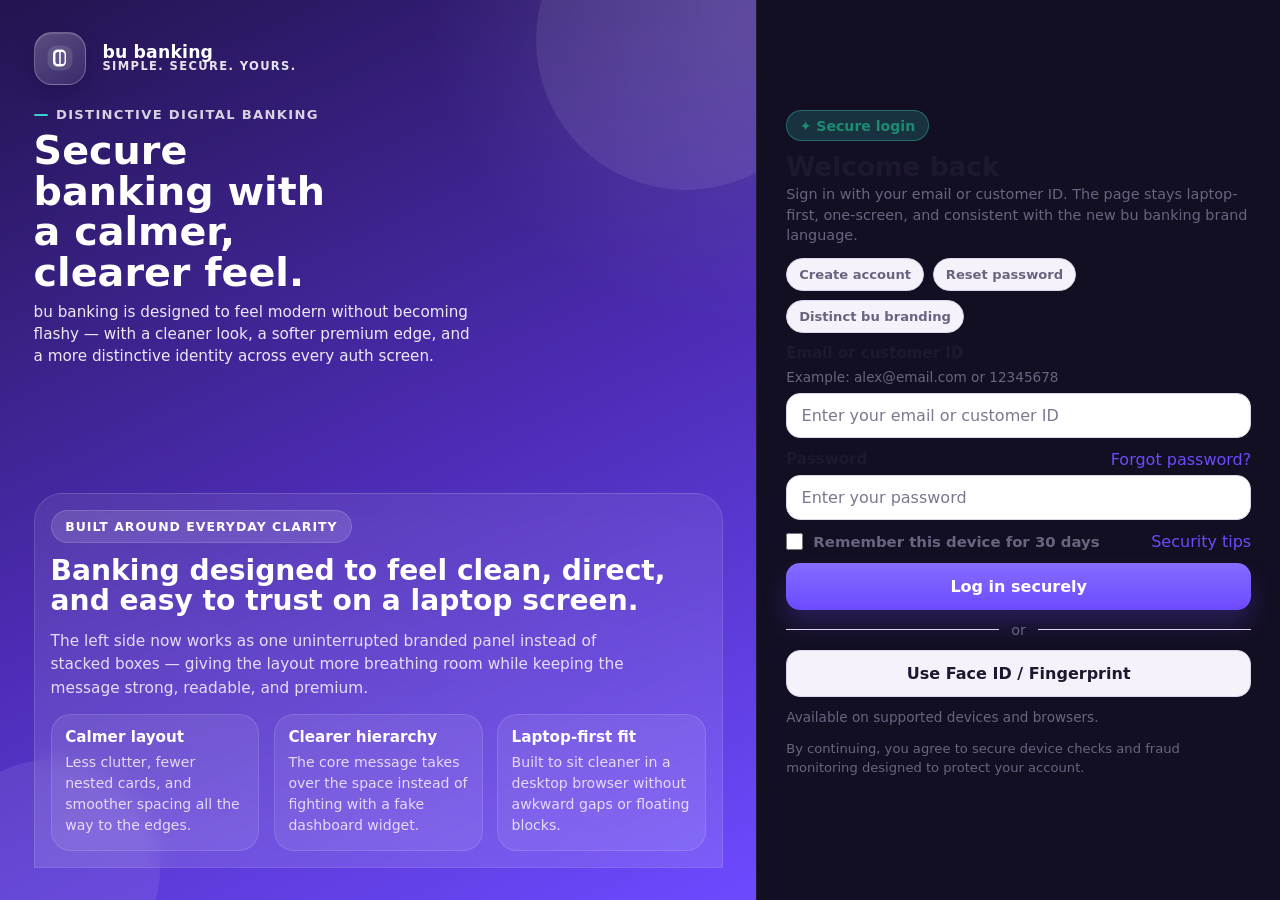
==== commit 9cfecbfa: "Simplify hero panel and remove boxy gaps" ====
--- a/index.html
+++ b/index.html
@@ -68,16 +68,16 @@
     a:hover { text-decoration: underline; }
     a:focus-visible, button:focus-visible, input:focus-visible { outline: 3px solid var(--focus); outline-offset: 3px; }
 
-    .page { min-height: 100vh; display: grid; place-items: center; padding: 0.9rem; }
+    .page { min-height: 100vh; display: grid; place-items: stretch; padding: 0; }
     .shell {
-      width: min(1180px, 100%);
-      min-height: min(88vh, 760px);
+      width: min(100vw, 100%);
+      min-height: 100vh;
       display: grid;
-      grid-template-columns: minmax(0, 1fr) minmax(390px, 470px);
-      gap: 0.85rem;
+      grid-template-columns: minmax(0, 1.3fr) minmax(390px, 0.9fr);
+      gap: 0;
       align-items: stretch;
     }
-    .hero, .card { border-radius: var(--radius); overflow: hidden; }
+    .hero, .card { border-radius: 0; overflow: hidden; }
 
     .hero {
       position: relative;
@@ -85,11 +85,11 @@
         radial-gradient(circle at top right, rgba(255,255,255,0.12), transparent 28%),
         linear-gradient(155deg, var(--hero-start) 0%, var(--hero-mid) 52%, var(--hero-end) 100%);
       color: white;
-      box-shadow: var(--shadow);
-      padding: 1.2rem;
+      box-shadow: none;
+      padding: 2rem 2.1rem;
       display: grid;
-      grid-template-rows: auto auto 1fr auto;
-      gap: 0.8rem;
+      grid-template-rows: auto auto 1fr;
+      gap: 1rem;
     }
     .hero::before, .hero::after {
       content: ""; position: absolute; border-radius: 999px; background: rgba(255,255,255,0.08); z-index: 0;
@@ -125,46 +125,78 @@
     }
 
     .brand-motif {
-      display: grid; grid-template-columns: 1.1fr 0.9fr; gap: 0.9rem; align-items: stretch;
-    }
-    .preview-panel, .mini-side {
-      background: rgba(255,255,255,0.1); border: 1px solid rgba(255,255,255,0.14); border-radius: 22px; backdrop-filter: blur(8px);
-    }
-    .preview-panel { padding: 0.8rem; }
-    .preview-head { display: flex; justify-content: space-between; gap: 1rem; align-items: center; margin-bottom: 0.9rem; }
-    .preview-title { font-size: 0.95rem; font-weight: 700; }
-    .preview-sub { color: rgba(255,255,255,0.78); font-size: 0.82rem; }
-    .balance-card {
-      padding: 0.8rem; border-radius: 18px; background: linear-gradient(135deg, rgba(57,208,198,0.2), rgba(255,255,255,0.08)); border: 1px solid rgba(255,255,255,0.15); margin-bottom: 0.75rem;
-    }
-    .balance-label { color: rgba(255,255,255,0.74); font-size: 0.72rem; text-transform: uppercase; letter-spacing: 0.08em; }
-    .balance-value { font-size: 1.6rem; font-weight: 800; margin: 0.28rem 0; }
-    .balance-meta { display: flex; gap: 0.6rem; flex-wrap: wrap; color: rgba(255,255,255,0.8); font-size: 0.85rem; }
-    .quick-actions { display: grid; grid-template-columns: repeat(3, 1fr); gap: 0.65rem; }
-    .quick-actions span {
-      display: grid; place-items: center; min-height: 3.3rem; padding: 0.5rem; border-radius: 14px; background: rgba(255,255,255,0.08); font-size: 0.78rem; text-align: center;
-    }
-    .mini-side { padding: 0.8rem; display: grid; gap: 0.65rem; }
-    .mini-card {
-      padding: 0.8rem; border-radius: 18px; background: linear-gradient(145deg, rgba(255,255,255,0.16), rgba(255,255,255,0.05)); border: 1px solid rgba(255,255,255,0.16); box-shadow: var(--shadow-soft);
-    }
-    .mini-card-top, .mini-card-bottom { display: flex; justify-content: space-between; align-items: center; }
-    .mini-card-top { margin-bottom: 1.4rem; font-size: 0.76rem; letter-spacing: 0.08em; text-transform: uppercase; color: rgba(255,255,255,0.82); }
-    .mini-chip { width: 2rem; height: 1.5rem; border-radius: 8px; background: linear-gradient(135deg, #73fff2, #39d0c6); }
-    .mini-card-number { font-size: 0.98rem; letter-spacing: 0.16em; margin-bottom: 0.9rem; color: rgba(255,255,255,0.95); }
-    .mini-card-bottom { font-size: 0.78rem; color: rgba(255,255,255,0.82); }
-    .mini-stat {
-      padding: 0.85rem 0.9rem; border-radius: 16px; background: rgba(255,255,255,0.08); border-left: 3px solid var(--accent);
-    }
-    .mini-stat strong { display: block; font-size: 1rem; }
-    .mini-stat span { font-size: 0.82rem; color: rgba(255,255,255,0.78); }
-
-    .hero-note { color: rgba(255,255,255,0.8); font-size: 0.92rem; line-height: 1.45; }
-
-    .card-wrap { display: grid; place-items: center; }
+      display: block;
+      margin-top: auto;
+    }
+    .preview-panel {
+      min-height: 100%;
+      display: grid;
+      align-content: stretch;
+      gap: 1rem;
+      padding: 1.25rem;
+      background: linear-gradient(180deg, rgba(255,255,255,0.08), rgba(255,255,255,0.12));
+      border: 1px solid rgba(255,255,255,0.12);
+      border-radius: 28px 28px 0 0;
+      backdrop-filter: blur(10px);
+    }
+    .preview-copy {
+      max-width: 44rem;
+      display: grid;
+      gap: 0.8rem;
+    }
+    .preview-kicker {
+      display: inline-flex;
+      width: fit-content;
+      align-items: center;
+      gap: 0.45rem;
+      padding: 0.5rem 0.85rem;
+      border-radius: 999px;
+      background: rgba(255,255,255,0.12);
+      border: 1px solid rgba(255,255,255,0.14);
+      font-size: 0.78rem;
+      font-weight: 700;
+      letter-spacing: 0.08em;
+      text-transform: uppercase;
+    }
+    .preview-copy h3 {
+      margin: 0;
+      font-size: clamp(1.4rem, 2.2vw, 2rem);
+      line-height: 1.08;
+    }
+    .preview-copy p {
+      margin: 0;
+      max-width: 38rem;
+      color: rgba(255,255,255,0.82);
+      font-size: 0.96rem;
+      line-height: 1.55;
+    }
+    .feature-grid {
+      display: grid;
+      grid-template-columns: repeat(3, minmax(0, 1fr));
+      gap: 0.9rem;
+    }
+    .feature-card {
+      min-height: 100%;
+      padding: 1rem;
+      border-radius: 20px;
+      background: rgba(255,255,255,0.08);
+      border: 1px solid rgba(255,255,255,0.12);
+    }
+    .feature-card strong {
+      display: block;
+      margin-bottom: 0.35rem;
+      font-size: 0.95rem;
+    }
+    .feature-card span {
+      color: rgba(255,255,255,0.78);
+      font-size: 0.88rem;
+      line-height: 1.5;
+    }
+
+    .card-wrap { display: grid; place-items: stretch; }
     .card {
-      width: 100%; background: var(--panel); border: 1px solid color-mix(in srgb, var(--text) 7%, transparent); box-shadow: var(--shadow); backdrop-filter: blur(10px);
-      padding: 1.2rem; display: grid; align-content: center;
+      width: 100%; background: #130f22; border-left: 1px solid rgba(255,255,255,0.06); box-shadow: none; backdrop-filter: blur(10px);
+      padding: 2rem 1.8rem; display: grid; align-content: center;
     }
     .eyebrow {
       display: inline-flex; align-items: center; gap: 0.5rem; color: var(--success); background: color-mix(in srgb, var(--accent) 18%, transparent);
@@ -215,47 +247,44 @@
     .footer-links { display: flex; gap: 0.9rem; flex-wrap: wrap; }
 
     @media (max-width: 1100px) {
-      .shell { grid-template-columns: 1fr 440px; }
-      .brand-motif { grid-template-columns: 1fr; }
+      .shell { grid-template-columns: 1fr 430px; }
+      .feature-grid { grid-template-columns: 1fr; }
     }
     @media (max-height: 900px) and (min-width: 921px) {
       .hero-actions,
-      .hero-note,
-      .mini-side .mini-stat:last-child,
       .support-box,
       .site-footer {
         display: none;
       }
       .shortcut-row { margin-bottom: 0.7rem; }
       .hero-copy .tagline { margin-bottom: 0.5rem; }
-      .preview-head { margin-bottom: 0.65rem; }
-      .balance-card { margin-bottom: 0.55rem; }
+      .preview-panel { padding: 1rem; gap: 0.8rem; }
+      .feature-card { padding: 0.85rem; }
     }
     @media (max-height: 780px) and (min-width: 921px) {
-      .brand-motif {
+      .feature-grid {
         grid-template-columns: 1fr;
-      }
-      .mini-side {
-        display: none;
       }
       .hero-copy p,
       .card-intro,
       .legal,
-      .hint {
+      .hint,
+      .preview-copy p,
+      .feature-card span {
         font-size: 0.84rem;
       }
     }
     @media (max-width: 920px) {
-      .page { padding: 0.85rem; }
       .shell { min-height: auto; grid-template-columns: 1fr; }
       .hero, .card { min-height: auto; }
+      .hero, .card { padding: 1.2rem; }
+      .preview-panel { border-radius: 22px; }
     }
     @media (max-width: 640px) {
-      .page { padding: 0.7rem; }
-      .hero, .card { padding: 1.15rem; border-radius: 20px; }
+      .hero, .card { padding: 1rem; }
       .hero-copy h1 { max-width: none; font-size: 1.95rem; }
       .hero-copy p { font-size: 0.96rem; }
-      .quick-actions { grid-template-columns: 1fr 1fr 1fr; }
+      .feature-grid { grid-template-columns: 1fr; }
       .card h2 { font-size: 1.6rem; }
       input, .btn { min-height: 3.45rem; }
       .sub-links, .footer-links { flex-direction: column; gap: 0.55rem; }
@@ -295,46 +324,27 @@
 
         <div class="brand-motif" aria-label="Brand preview">
           <div class="preview-panel">
-            <div class="preview-head">
-              <div>
-                <div class="preview-title">Signature account view</div>
-                <div class="preview-sub">Distinctive palette, softer premium contrast, and everyday clarity</div>
+            <div class="preview-copy">
+              <span class="preview-kicker">Built around everyday clarity</span>
+              <h3>Banking designed to feel clean, direct, and easy to trust on a laptop screen.</h3>
+              <p>The left side now works as one uninterrupted branded panel instead of stacked boxes — giving the layout more breathing room while keeping the message strong, readable, and premium.</p>
+            </div>
+            <div class="feature-grid">
+              <div class="feature-card">
+                <strong>Calmer layout</strong>
+                <span>Less clutter, fewer nested cards, and smoother spacing all the way to the edges.</span>
               </div>
-              <div class="hero-pill">bu identity</div>
-            </div>
-            <div class="balance-card">
-              <div class="balance-label">Available balance</div>
-              <div class="balance-value">£4,280.24</div>
-              <div class="balance-meta">
-                <span>Salary received</span>
-                <span>•</span>
-                <span>Updated just now</span>
+              <div class="feature-card">
+                <strong>Clearer hierarchy</strong>
+                <span>The core message takes over the space instead of fighting with a fake dashboard widget.</span>
               </div>
-            </div>
-            <div class="quick-actions">
-              <span>Send money</span>
-              <span>Pay bills</span>
-              <span>Freeze card</span>
-            </div>
-          </div>
-          <div class="mini-side">
-            <div class="mini-card" aria-hidden="true">
-              <div class="mini-card-top">
-                <span>bu signature card</span>
-                <span class="mini-chip"></span>
+              <div class="feature-card">
+                <strong>Laptop-first fit</strong>
+                <span>Built to sit cleaner in a desktop browser without awkward gaps or floating blocks.</span>
               </div>
-              <div class="mini-card-number">•••• 2846</div>
-              <div class="mini-card-bottom">
-                <span>Everyday account</span>
-                <span>Visa</span>
-              </div>
-            </div>
-            <div class="mini-stat"><strong>Distinctive by design</strong><span>Violet-led palette with teal highlights for a calmer, recognisable look.</span></div>
-            <div class="mini-stat"><strong>Approachable trust</strong><span>Soft premium styling without losing clarity or credibility.</span></div>
+            </div>
           </div>
         </div>
-
-        <p class="hero-note">Protected with encryption, device verification, and optional biometric sign-in on supported devices.</p>
       </section>
 
       <section class="card-wrap" aria-label="Login panel">
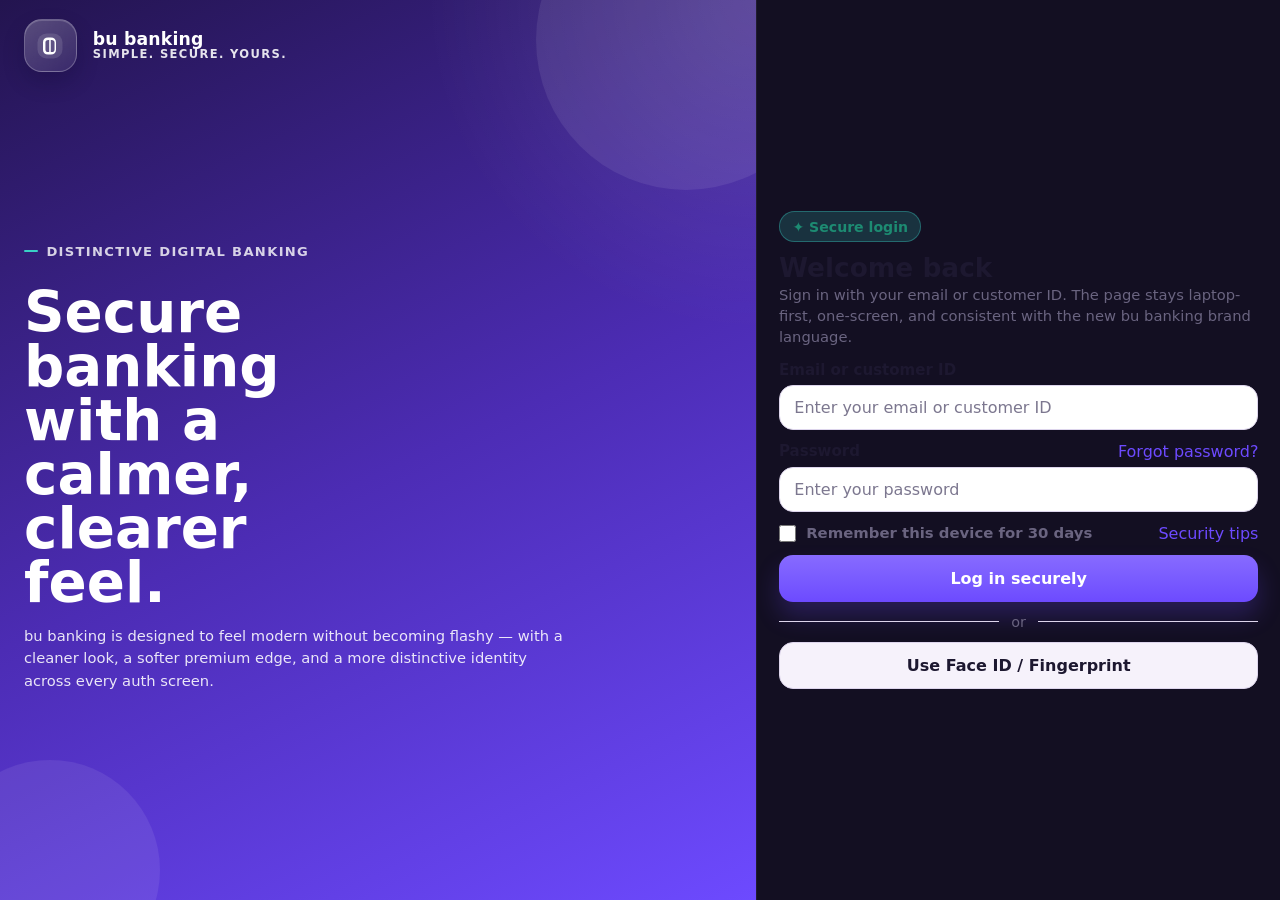
==== commit 81e4c8f6: "Refocus hero and remove lower promo block" ====
--- a/index.html
+++ b/index.html
@@ -86,10 +86,11 @@
         linear-gradient(155deg, var(--hero-start) 0%, var(--hero-mid) 52%, var(--hero-end) 100%);
       color: white;
       box-shadow: none;
-      padding: 2rem 2.1rem;
+      padding: 1.5rem 1.8rem;
       display: grid;
-      grid-template-rows: auto auto 1fr;
-      gap: 1rem;
+      grid-template-rows: auto 1fr;
+      gap: 0.5rem;
+      min-height: 100vh;
     }
     .hero::before, .hero::after {
       content: ""; position: absolute; border-radius: 999px; background: rgba(255,255,255,0.08); z-index: 0;
@@ -98,7 +99,7 @@
     .hero::after { width: 220px; height: 220px; bottom: -80px; left: -60px; }
     .hero > * { position: relative; z-index: 1; }
 
-    .hero-topbar { display: flex; justify-content: space-between; align-items: center; gap: 1rem; flex-wrap: wrap; }
+    .hero-topbar { display: flex; justify-content: flex-start; align-items: center; gap: 1rem; flex-wrap: wrap; }
     .brand { display: inline-flex; align-items: center; gap: 1rem; font-weight: 800; letter-spacing: 0.01em; font-size: 1.08rem; }
     .logo {
       width: 3.3rem; height: 3.3rem; border-radius: 18px; background: linear-gradient(145deg, rgba(255,255,255,0.24), rgba(255,255,255,0.08));
@@ -109,14 +110,16 @@
     .brand-text strong { font-size: 1.08rem; font-weight: 800; }
     .brand-text small { font-size: 0.72rem; font-weight: 700; opacity: 0.88; letter-spacing: 0.12em; text-transform: uppercase; }
 
-    .hero-actions { display: flex; gap: 0.6rem; flex-wrap: wrap; }
-    .hero-pill {
-      padding: 0.48rem 0.8rem; border-radius: 999px; border: 1px solid rgba(255,255,255,0.16); background: rgba(255,255,255,0.09);
-      color: rgba(255,255,255,0.94); font-size: 0.82rem; font-weight: 700;
-    }
-
-    .hero-copy h1 { margin: 0 0 0.55rem; font-size: clamp(1.75rem, 3.1vw, 2.55rem); line-height: 1.02; max-width: 11ch; }
-    .hero-copy p { margin: 0; max-width: 46ch; color: rgba(255,255,255,0.9); font-size: 0.95rem; line-height: 1.45; }
+    .hero-copy {
+      display: grid;
+      align-content: center;
+      justify-items: start;
+      gap: 0.9rem;
+      padding: 0 0 1rem;
+      max-width: 38rem;
+    }
+    .hero-copy h1 { margin: 0; font-size: clamp(2.6rem, 5.2vw, 5.25rem); line-height: 0.96; max-width: 8ch; }
+    .hero-copy p { margin: 0; max-width: 34rem; color: rgba(255,255,255,0.88); font-size: 1.05rem; line-height: 1.55; }
     .hero-copy .tagline {
       display: inline-flex; align-items: center; gap: 0.5rem; margin-bottom: 0.8rem; font-size: 0.82rem; font-weight: 700; letter-spacing: 0.1em; text-transform: uppercase; color: rgba(255,255,255,0.8);
     }
@@ -124,73 +127,8 @@
       content: ""; width: 0.9rem; height: 0.14rem; border-radius: 99px; background: var(--accent);
     }
 
-    .brand-motif {
-      display: block;
-      margin-top: auto;
-    }
-    .preview-panel {
-      min-height: 100%;
-      display: grid;
-      align-content: stretch;
-      gap: 1rem;
-      padding: 1.25rem;
-      background: linear-gradient(180deg, rgba(255,255,255,0.08), rgba(255,255,255,0.12));
-      border: 1px solid rgba(255,255,255,0.12);
-      border-radius: 28px 28px 0 0;
-      backdrop-filter: blur(10px);
-    }
-    .preview-copy {
-      max-width: 44rem;
-      display: grid;
-      gap: 0.8rem;
-    }
-    .preview-kicker {
-      display: inline-flex;
-      width: fit-content;
-      align-items: center;
-      gap: 0.45rem;
-      padding: 0.5rem 0.85rem;
-      border-radius: 999px;
-      background: rgba(255,255,255,0.12);
-      border: 1px solid rgba(255,255,255,0.14);
-      font-size: 0.78rem;
-      font-weight: 700;
-      letter-spacing: 0.08em;
-      text-transform: uppercase;
-    }
-    .preview-copy h3 {
-      margin: 0;
-      font-size: clamp(1.4rem, 2.2vw, 2rem);
-      line-height: 1.08;
-    }
-    .preview-copy p {
-      margin: 0;
-      max-width: 38rem;
-      color: rgba(255,255,255,0.82);
-      font-size: 0.96rem;
-      line-height: 1.55;
-    }
-    .feature-grid {
-      display: grid;
-      grid-template-columns: repeat(3, minmax(0, 1fr));
-      gap: 0.9rem;
-    }
-    .feature-card {
-      min-height: 100%;
-      padding: 1rem;
-      border-radius: 20px;
-      background: rgba(255,255,255,0.08);
-      border: 1px solid rgba(255,255,255,0.12);
-    }
-    .feature-card strong {
-      display: block;
-      margin-bottom: 0.35rem;
-      font-size: 0.95rem;
-    }
-    .feature-card span {
-      color: rgba(255,255,255,0.78);
-      font-size: 0.88rem;
-      line-height: 1.5;
+    .hero-spacer {
+      min-height: 0;
     }
 
     .card-wrap { display: grid; place-items: stretch; }
@@ -247,46 +185,57 @@
     .footer-links { display: flex; gap: 0.9rem; flex-wrap: wrap; }
 
     @media (max-width: 1100px) {
-      .shell { grid-template-columns: 1fr 430px; }
-      .feature-grid { grid-template-columns: 1fr; }
+      .shell { grid-template-columns: 1fr 420px; }
+      .hero-copy h1 { font-size: clamp(2.2rem, 4.6vw, 4.3rem); }
     }
     @media (max-height: 900px) and (min-width: 921px) {
-      .hero-actions,
       .support-box,
-      .site-footer {
+      .site-footer,
+      .legal,
+      .shortcut-row,
+      .hint {
         display: none;
       }
-      .shortcut-row { margin-bottom: 0.7rem; }
-      .hero-copy .tagline { margin-bottom: 0.5rem; }
-      .preview-panel { padding: 1rem; gap: 0.8rem; }
-      .feature-card { padding: 0.85rem; }
-    }
-    @media (max-height: 780px) and (min-width: 921px) {
-      .feature-grid {
-        grid-template-columns: 1fr;
+      .hero {
+        padding: 1.2rem 1.5rem;
+      }
+      .card {
+        padding: 1.4rem 1.35rem;
+      }
+      .hero-copy h1 {
+        font-size: clamp(2.1rem, 4.4vw, 4rem);
       }
       .hero-copy p,
-      .card-intro,
-      .legal,
-      .hint,
-      .preview-copy p,
-      .feature-card span {
-        font-size: 0.84rem;
+      .card-intro {
+        font-size: 0.92rem;
+      }
+    }
+    @media (max-height: 760px) and (min-width: 921px) {
+      .eyebrow,
+      .or,
+      .btn-secondary {
+        display: none;
+      }
+      .hero-copy .tagline {
+        margin-bottom: 0.35rem;
+      }
+      .hero-copy {
+        gap: 0.65rem;
       }
     }
     @media (max-width: 920px) {
       .shell { min-height: auto; grid-template-columns: 1fr; }
       .hero, .card { min-height: auto; }
       .hero, .card { padding: 1.2rem; }
-      .preview-panel { border-radius: 22px; }
+      .hero-copy { align-content: start; }
+      .hero-copy h1 { max-width: none; font-size: clamp(2.1rem, 9vw, 3.8rem); }
     }
     @media (max-width: 640px) {
       .hero, .card { padding: 1rem; }
-      .hero-copy h1 { max-width: none; font-size: 1.95rem; }
+      .hero-copy h1 { max-width: none; font-size: 2.4rem; }
       .hero-copy p { font-size: 0.96rem; }
-      .feature-grid { grid-template-columns: 1fr; }
       .card h2 { font-size: 1.6rem; }
-      input, .btn { min-height: 3.45rem; }
+      input, .btn { min-height: 3.2rem; }
       .sub-links, .footer-links { flex-direction: column; gap: 0.55rem; }
       .site-footer { flex-direction: column; }
     }
@@ -309,11 +258,6 @@
               <small>Simple. Secure. Yours.</small>
             </div>
           </div>
-          <div class="hero-actions" aria-label="Product highlights">
-            <span class="hero-pill">24/7 monitoring</span>
-            <span class="hero-pill">Instant transfers</span>
-            <span class="hero-pill">Smart everyday banking</span>
-          </div>
         </div>
 
         <div class="hero-copy">
@@ -322,29 +266,7 @@
           <p>bu banking is designed to feel modern without becoming flashy — with a cleaner look, a softer premium edge, and a more distinctive identity across every auth screen.</p>
         </div>
 
-        <div class="brand-motif" aria-label="Brand preview">
-          <div class="preview-panel">
-            <div class="preview-copy">
-              <span class="preview-kicker">Built around everyday clarity</span>
-              <h3>Banking designed to feel clean, direct, and easy to trust on a laptop screen.</h3>
-              <p>The left side now works as one uninterrupted branded panel instead of stacked boxes — giving the layout more breathing room while keeping the message strong, readable, and premium.</p>
-            </div>
-            <div class="feature-grid">
-              <div class="feature-card">
-                <strong>Calmer layout</strong>
-                <span>Less clutter, fewer nested cards, and smoother spacing all the way to the edges.</span>
-              </div>
-              <div class="feature-card">
-                <strong>Clearer hierarchy</strong>
-                <span>The core message takes over the space instead of fighting with a fake dashboard widget.</span>
-              </div>
-              <div class="feature-card">
-                <strong>Laptop-first fit</strong>
-                <span>Built to sit cleaner in a desktop browser without awkward gaps or floating blocks.</span>
-              </div>
-            </div>
-          </div>
-        </div>
+        <div class="hero-spacer" aria-hidden="true"></div>
       </section>
 
       <section class="card-wrap" aria-label="Login panel">
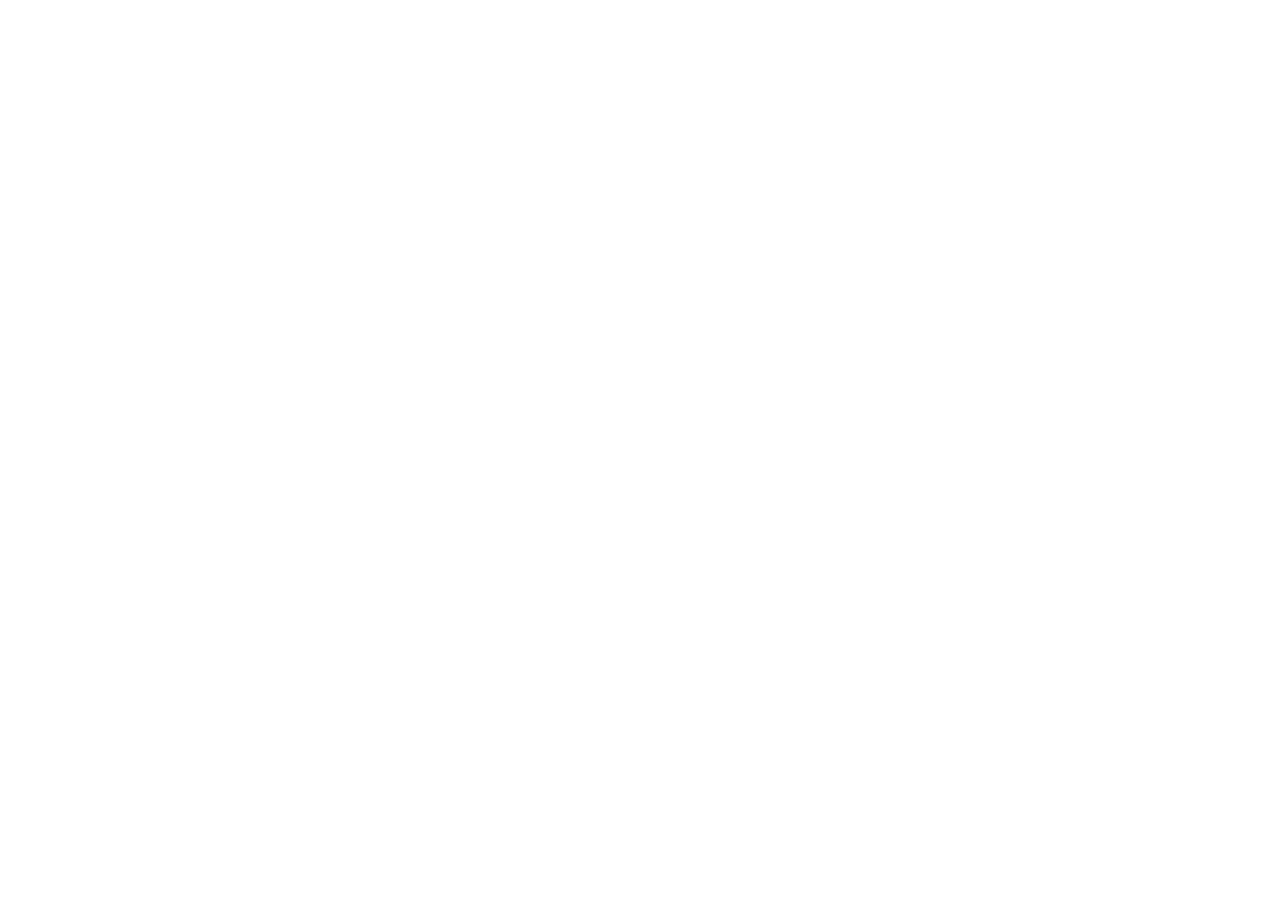
==== commit 1bd7a6e5: "Convert banking frontend to React app" ====
--- a/index.html
+++ b/index.html
@@ -1,339 +1,12 @@
-<!DOCTYPE html>
+<!doctype html>
 <html lang="en">
-<head>
-  <meta charset="UTF-8" />
-  <meta name="viewport" content="width=device-width, initial-scale=1.0" />
-  <title>bu banking — Log in</title>
-  <style>
-    :root {
-      color-scheme: light dark;
-      --bg: #f4f2fb;
-      --bg-2: #ece8f8;
-      --panel: rgba(255, 255, 255, 0.92);
-      --panel-solid: #ffffff;
-      --panel-muted: #f6f2fb;
-      --text: #1d1830;
-      --muted: #6a6480;
-      --border: #ddd5ec;
-      --primary: #6d4aff;
-      --primary-hover: #5737df;
-      --focus: #ffbf47;
-      --success: #1d8b72;
-      --accent: #39d0c6;
-      --accent-soft: #d8fbf5;
-      --hero-start: #23144f;
-      --hero-mid: #4c2cb4;
-      --hero-end: #6d4aff;
-      --shadow: 0 22px 56px rgba(38, 23, 82, 0.16);
-      --shadow-soft: 0 12px 30px rgba(38, 23, 82, 0.09);
-      --radius: 24px;
-    }
-
-    @media (prefers-color-scheme: dark) {
-      :root {
-        --bg: #0b0915;
-        --bg-2: #120f21;
-        --panel: rgba(17, 14, 31, 0.88);
-        --panel-solid: #171328;
-        --panel-muted: #1d1830;
-        --text: #f7f4ff;
-        --muted: #beb6d6;
-        --border: #31294a;
-        --primary: #9a86ff;
-        --primary-hover: #b09dff;
-        --success: #63dfc8;
-        --accent: #57e6da;
-        --accent-soft: rgba(87,230,218,0.12);
-        --hero-start: #11092b;
-        --hero-mid: #2a1773;
-        --hero-end: #5c35df;
-        --shadow: 0 22px 56px rgba(0, 0, 0, 0.42);
-        --shadow-soft: 0 12px 30px rgba(0, 0, 0, 0.26);
-      }
-    }
-
-    * { box-sizing: border-box; }
-    html { -webkit-text-size-adjust: 100%; }
-    body {
-      margin: 0;
-      font-family: Inter, system-ui, -apple-system, BlinkMacSystemFont, "Segoe UI", sans-serif;
-      background:
-        radial-gradient(circle at top left, rgba(109, 74, 255, 0.18) 0, transparent 28%),
-        radial-gradient(circle at bottom right, rgba(57, 208, 198, 0.12) 0, transparent 26%),
-        linear-gradient(180deg, var(--bg-2) 0%, var(--bg) 44%, var(--bg-2) 100%);
-      color: var(--text);
-      min-height: 100vh;
-    }
-    a { color: var(--primary); text-decoration: none; }
-    a:hover { text-decoration: underline; }
-    a:focus-visible, button:focus-visible, input:focus-visible { outline: 3px solid var(--focus); outline-offset: 3px; }
-
-    .page { min-height: 100vh; display: grid; place-items: stretch; padding: 0; }
-    .shell {
-      width: min(100vw, 100%);
-      min-height: 100vh;
-      display: grid;
-      grid-template-columns: minmax(0, 1.3fr) minmax(390px, 0.9fr);
-      gap: 0;
-      align-items: stretch;
-    }
-    .hero, .card { border-radius: 0; overflow: hidden; }
-
-    .hero {
-      position: relative;
-      background:
-        radial-gradient(circle at top right, rgba(255,255,255,0.12), transparent 28%),
-        linear-gradient(155deg, var(--hero-start) 0%, var(--hero-mid) 52%, var(--hero-end) 100%);
-      color: white;
-      box-shadow: none;
-      padding: 1.5rem 1.8rem;
-      display: grid;
-      grid-template-rows: auto 1fr;
-      gap: 0.5rem;
-      min-height: 100vh;
-    }
-    .hero::before, .hero::after {
-      content: ""; position: absolute; border-radius: 999px; background: rgba(255,255,255,0.08); z-index: 0;
-    }
-    .hero::before { width: 300px; height: 300px; top: -110px; right: -80px; }
-    .hero::after { width: 220px; height: 220px; bottom: -80px; left: -60px; }
-    .hero > * { position: relative; z-index: 1; }
-
-    .hero-topbar { display: flex; justify-content: flex-start; align-items: center; gap: 1rem; flex-wrap: wrap; }
-    .brand { display: inline-flex; align-items: center; gap: 1rem; font-weight: 800; letter-spacing: 0.01em; font-size: 1.08rem; }
-    .logo {
-      width: 3.3rem; height: 3.3rem; border-radius: 18px; background: linear-gradient(145deg, rgba(255,255,255,0.24), rgba(255,255,255,0.08));
-      border: 1px solid rgba(255,255,255,0.24); display: grid; place-items: center; box-shadow: inset 0 1px 0 rgba(255,255,255,0.16), 0 10px 22px rgba(12, 6, 33, 0.2); flex: 0 0 auto;
-    }
-    .logo svg { width: 2rem; height: 2rem; display: block; }
-    .brand-text { display: flex; flex-direction: column; line-height: 1.02; }
-    .brand-text strong { font-size: 1.08rem; font-weight: 800; }
-    .brand-text small { font-size: 0.72rem; font-weight: 700; opacity: 0.88; letter-spacing: 0.12em; text-transform: uppercase; }
-
-    .hero-copy {
-      display: grid;
-      align-content: center;
-      justify-items: start;
-      gap: 0.9rem;
-      padding: 0 0 1rem;
-      max-width: 38rem;
-    }
-    .hero-copy h1 { margin: 0; font-size: clamp(2.6rem, 5.2vw, 5.25rem); line-height: 0.96; max-width: 8ch; }
-    .hero-copy p { margin: 0; max-width: 34rem; color: rgba(255,255,255,0.88); font-size: 1.05rem; line-height: 1.55; }
-    .hero-copy .tagline {
-      display: inline-flex; align-items: center; gap: 0.5rem; margin-bottom: 0.8rem; font-size: 0.82rem; font-weight: 700; letter-spacing: 0.1em; text-transform: uppercase; color: rgba(255,255,255,0.8);
-    }
-    .hero-copy .tagline::before {
-      content: ""; width: 0.9rem; height: 0.14rem; border-radius: 99px; background: var(--accent);
-    }
-
-    .hero-spacer {
-      min-height: 0;
-    }
-
-    .card-wrap { display: grid; place-items: stretch; }
-    .card {
-      width: 100%; background: #130f22; border-left: 1px solid rgba(255,255,255,0.06); box-shadow: none; backdrop-filter: blur(10px);
-      padding: 2rem 1.8rem; display: grid; align-content: center;
-    }
-    .eyebrow {
-      display: inline-flex; align-items: center; gap: 0.5rem; color: var(--success); background: color-mix(in srgb, var(--accent) 18%, transparent);
-      border: 1px solid color-mix(in srgb, var(--accent) 36%, transparent); border-radius: 999px; padding: 0.42rem 0.78rem; font-size: 0.88rem; font-weight: 700; width: fit-content;
-    }
-    .card h2 { margin: 0.7rem 0 0.2rem; font-size: 1.65rem; line-height: 1.08; }
-    .card-intro { margin: 0 0 0.8rem; color: var(--muted); line-height: 1.42; font-size: 0.9rem; }
-    .shortcut-row { display: flex; gap: 0.55rem; flex-wrap: wrap; margin-bottom: 1rem; }
-    .shortcut {
-      padding: 0.5rem 0.75rem; border-radius: 999px; background: var(--panel-muted); border: 1px solid var(--border); color: var(--muted); font-size: 0.82rem; font-weight: 700;
-    }
-    form { display: grid; gap: 0.7rem; }
-    .field { display: grid; gap: 0.38rem; }
-    label { font-weight: 700; font-size: 0.94rem; }
-    .hint { color: var(--muted); font-size: 0.85rem; line-height: 1.35; }
-    input {
-      width: 100%; min-height: 2.85rem; border: 1px solid var(--border); border-radius: 14px; padding: 0.72rem 0.9rem; font: inherit; color: var(--text);
-      background: var(--panel-solid); transition: border-color 120ms ease, box-shadow 120ms ease;
-    }
-    input::placeholder { color: color-mix(in srgb, var(--muted) 88%, transparent); }
-    input:hover, input:focus-visible { border-color: color-mix(in srgb, var(--primary) 40%, white); box-shadow: 0 0 0 4px color-mix(in srgb, var(--primary) 12%, transparent); }
-    .inline-row { display: flex; justify-content: space-between; align-items: center; gap: 1rem; flex-wrap: wrap; }
-    .check { display: inline-flex; align-items: center; gap: 0.65rem; color: var(--muted); font-size: 0.93rem; line-height: 1.35; }
-    .check input { width: 1.05rem; height: 1.05rem; min-height: auto; margin: 0; accent-color: var(--primary); flex: 0 0 auto; box-shadow: none; }
-    .btn {
-      width: 100%; min-height: 2.95rem; border: 0; border-radius: 14px; font: inherit; font-weight: 800; cursor: pointer; transition: transform 120ms ease, background 120ms ease, box-shadow 120ms ease;
-    }
-    .btn:hover { transform: translateY(-1px); }
-    .btn-primary {
-      background: linear-gradient(180deg, color-mix(in srgb, var(--primary) 82%, white) 0%, var(--primary) 100%); color: white; box-shadow: 0 14px 24px color-mix(in srgb, var(--primary) 24%, transparent);
-    }
-    .btn-primary:hover {
-      background: linear-gradient(180deg, color-mix(in srgb, var(--primary-hover) 78%, white) 0%, var(--primary-hover) 100%);
-    }
-    .btn-secondary { background: var(--panel-muted); color: var(--text); border: 1px solid var(--border); }
-    .or { display: grid; grid-template-columns: 1fr auto 1fr; gap: 0.75rem; align-items: center; color: var(--muted); font-size: 0.9rem; margin: 0.05rem 0; }
-    .or::before, .or::after { content: ""; height: 1px; background: var(--border); }
-    .support-box {
-      margin-top: 0.8rem; padding: 0.8rem 0.9rem; border-radius: 16px; background: var(--panel-muted); border: 1px solid var(--border); color: var(--muted); line-height: 1.4; font-size: 0.88rem;
-    }
-    .support-box strong { display: block; margin-bottom: 0.28rem; color: var(--text); font-size: 0.96rem; }
-    .sub-links { display: flex; flex-wrap: wrap; gap: 0.8rem 1rem; margin-top: 0.8rem; font-size: 0.92rem; }
-    .legal { margin-top: 0.85rem; color: var(--muted); font-size: 0.82rem; line-height: 1.4; }
-
-    .site-footer {
-      margin-top: 1rem; display: flex; justify-content: space-between; gap: 1rem; flex-wrap: wrap; color: var(--muted); font-size: 0.82rem; border-top: 1px solid var(--border); padding-top: 0.9rem;
-    }
-    .footer-links { display: flex; gap: 0.9rem; flex-wrap: wrap; }
-
-    @media (max-width: 1100px) {
-      .shell { grid-template-columns: 1fr 420px; }
-      .hero-copy h1 { font-size: clamp(2.2rem, 4.6vw, 4.3rem); }
-    }
-    @media (max-height: 900px) and (min-width: 921px) {
-      .support-box,
-      .site-footer,
-      .legal,
-      .shortcut-row,
-      .hint {
-        display: none;
-      }
-      .hero {
-        padding: 1.2rem 1.5rem;
-      }
-      .card {
-        padding: 1.4rem 1.35rem;
-      }
-      .hero-copy h1 {
-        font-size: clamp(2.1rem, 4.4vw, 4rem);
-      }
-      .hero-copy p,
-      .card-intro {
-        font-size: 0.92rem;
-      }
-    }
-    @media (max-height: 760px) and (min-width: 921px) {
-      .eyebrow,
-      .or,
-      .btn-secondary {
-        display: none;
-      }
-      .hero-copy .tagline {
-        margin-bottom: 0.35rem;
-      }
-      .hero-copy {
-        gap: 0.65rem;
-      }
-    }
-    @media (max-width: 920px) {
-      .shell { min-height: auto; grid-template-columns: 1fr; }
-      .hero, .card { min-height: auto; }
-      .hero, .card { padding: 1.2rem; }
-      .hero-copy { align-content: start; }
-      .hero-copy h1 { max-width: none; font-size: clamp(2.1rem, 9vw, 3.8rem); }
-    }
-    @media (max-width: 640px) {
-      .hero, .card { padding: 1rem; }
-      .hero-copy h1 { max-width: none; font-size: 2.4rem; }
-      .hero-copy p { font-size: 0.96rem; }
-      .card h2 { font-size: 1.6rem; }
-      input, .btn { min-height: 3.2rem; }
-      .sub-links, .footer-links { flex-direction: column; gap: 0.55rem; }
-      .site-footer { flex-direction: column; }
-    }
-  </style>
-</head>
-<body>
-  <main class="page">
-    <div class="shell">
-      <section class="hero" aria-labelledby="welcome-heading">
-        <div class="hero-topbar">
-          <div class="brand" aria-label="bu banking">
-            <div class="logo" aria-hidden="true">
-              <svg viewBox="0 0 64 64" fill="none" xmlns="http://www.w3.org/2000/svg">
-                <rect x="7" y="7" width="50" height="50" rx="18" fill="white" fill-opacity="0.12"/>
-                <path d="M18 24.5C18 18.7 21.9 15 28.1 15H33.8C40.1 15 44 18.7 44 24.5V39.5C44 45.3 40.1 49 33.8 49H28.1C21.9 49 18 45.3 18 39.5V24.5ZM28.5 20.1C24.7 20.1 22.9 22 22.9 25.2V38.8C22.9 42.1 24.7 43.9 28.5 43.9H30.4V20.1H28.5ZM35.4 43.9C39.2 43.9 41.1 42.1 41.1 38.8V25.2C41.1 22 39.2 20.1 35.4 20.1H33.5V43.9H35.4Z" fill="white"/>
-              </svg>
-            </div>
-            <div class="brand-text">
-              <strong>bu banking</strong>
-              <small>Simple. Secure. Yours.</small>
-            </div>
-          </div>
-        </div>
-
-        <div class="hero-copy">
-          <div class="tagline">Distinctive digital banking</div>
-          <h1 id="welcome-heading">Secure banking with a calmer, clearer feel.</h1>
-          <p>bu banking is designed to feel modern without becoming flashy — with a cleaner look, a softer premium edge, and a more distinctive identity across every auth screen.</p>
-        </div>
-
-        <div class="hero-spacer" aria-hidden="true"></div>
-      </section>
-
-      <section class="card-wrap" aria-label="Login panel">
-        <div class="card">
-          <span class="eyebrow" aria-label="Security notice">✦ Secure login</span>
-          <h2>Welcome back</h2>
-          <p class="card-intro">Sign in with your email or customer ID. The page stays laptop-first, one-screen, and consistent with the new bu banking brand language.</p>
-          <div class="shortcut-row" aria-label="Secondary actions">
-            <a class="shortcut" href="signup.html">Create account</a>
-            <a class="shortcut" href="forgot-password.html">Reset password</a>
-            <span class="shortcut">Distinct bu branding</span>
-          </div>
-
-          <form action="#" method="post">
-            <div class="field">
-              <label for="identity">Email or customer ID</label>
-              <span class="hint" id="identity-hint">Example: alex@email.com or 12345678</span>
-              <input id="identity" name="identity" type="text" autocomplete="username" inputmode="email" aria-describedby="identity-hint" placeholder="Enter your email or customer ID" />
-            </div>
-
-            <div class="field">
-              <div class="inline-row">
-                <label for="password">Password</label>
-                <a href="forgot-password.html">Forgot password?</a>
-              </div>
-              <input id="password" name="password" type="password" autocomplete="current-password" placeholder="Enter your password" />
-            </div>
-
-            <div class="inline-row">
-              <label class="check" for="remember-me">
-                <input id="remember-me" name="remember-me" type="checkbox" />
-                <span>Remember this device for 30 days</span>
-              </label>
-              <a href="#">Security tips</a>
-            </div>
-
-            <button class="btn btn-primary" type="submit">Log in securely</button>
-            <div class="or">or</div>
-            <button class="btn btn-secondary" type="button" aria-describedby="biometric-note">Use Face ID / Fingerprint</button>
-            <span class="hint" id="biometric-note">Available on supported devices and browsers.</span>
-          </form>
-
-          <div class="support-box" role="note" aria-label="Help and support">
-            <strong>Need help getting in?</strong>
-            Recover your account, unlock access, or report suspicious activity right away.
-            <div class="sub-links">
-              <a href="signup.html">Open a new account</a>
-              <a href="forgot-password.html">Recover account</a>
-              <a href="#">Report fraud</a>
-            </div>
-          </div>
-
-          <p class="legal">By continuing, you agree to secure device checks and fraud monitoring designed to protect your account.</p>
-
-          <footer class="site-footer" aria-label="Footer links">
-            <span>© 2026 bu banking</span>
-            <div class="footer-links">
-              <a href="#">Privacy</a>
-              <a href="#">Security</a>
-              <a href="#">Accessibility</a>
-              <a href="#">Help</a>
-              <a href="#">Terms</a>
-            </div>
-          </footer>
-        </div>
-      </section>
-    </div>
-  </main>
-</body>
+  <head>
+    <meta charset="UTF-8" />
+    <meta name="viewport" content="width=device-width, initial-scale=1.0" />
+    <title>bu banking</title>
+    <script type="module" src="/src/main.jsx"></script>
+  </head>
+  <body>
+    <div id="root"></div>
+  </body>
 </html>
